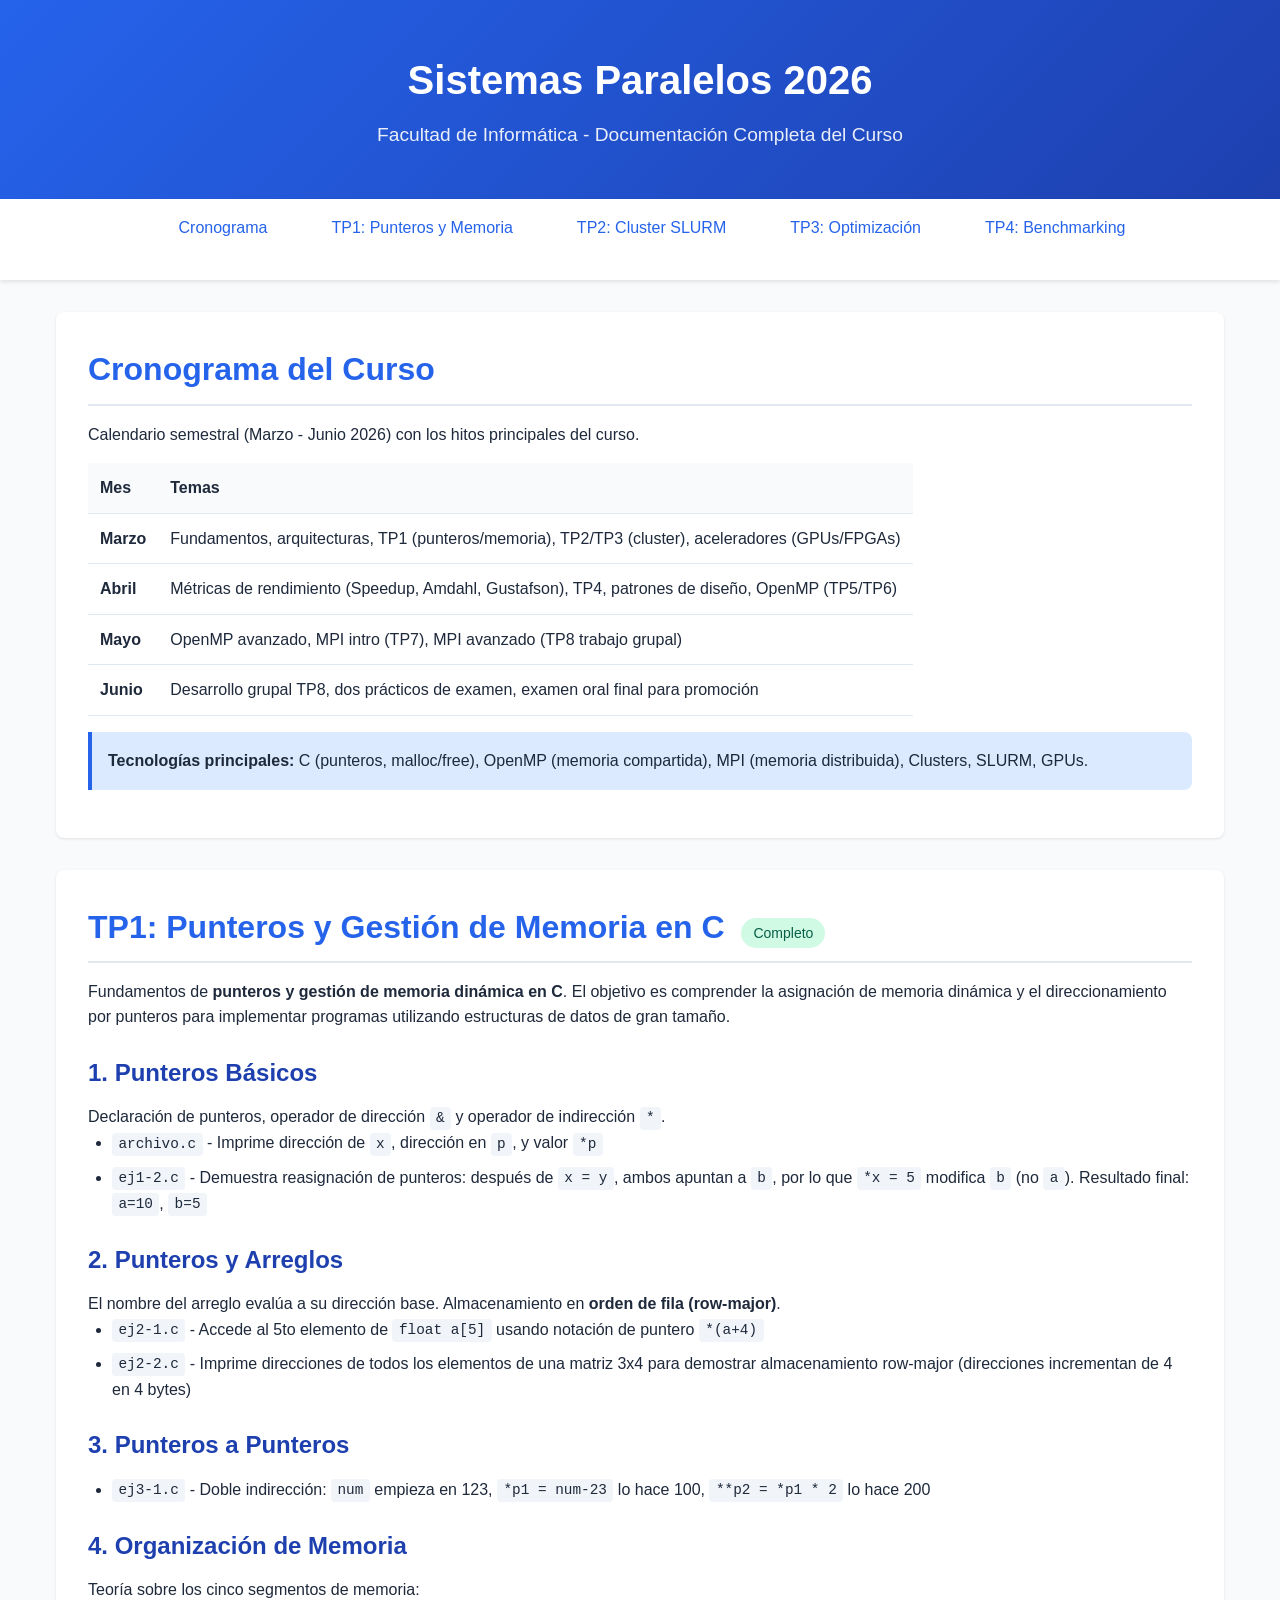
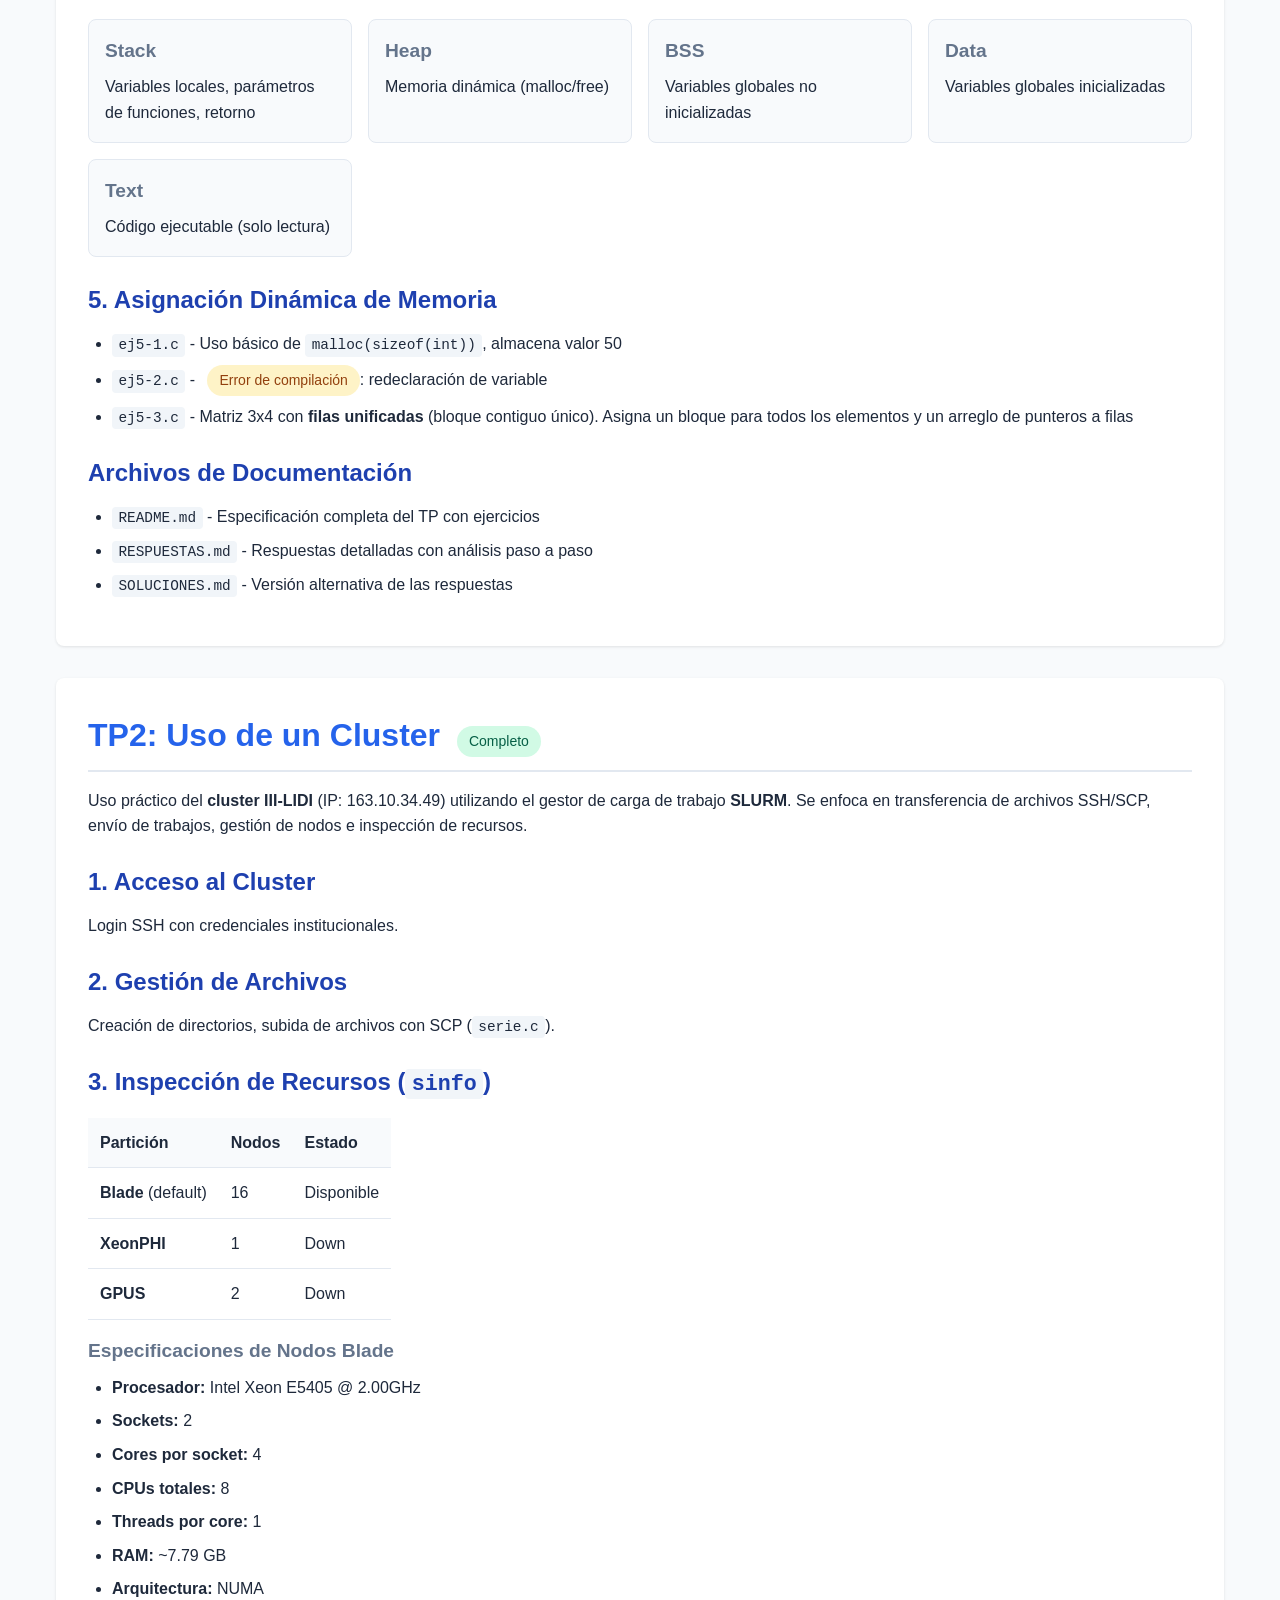
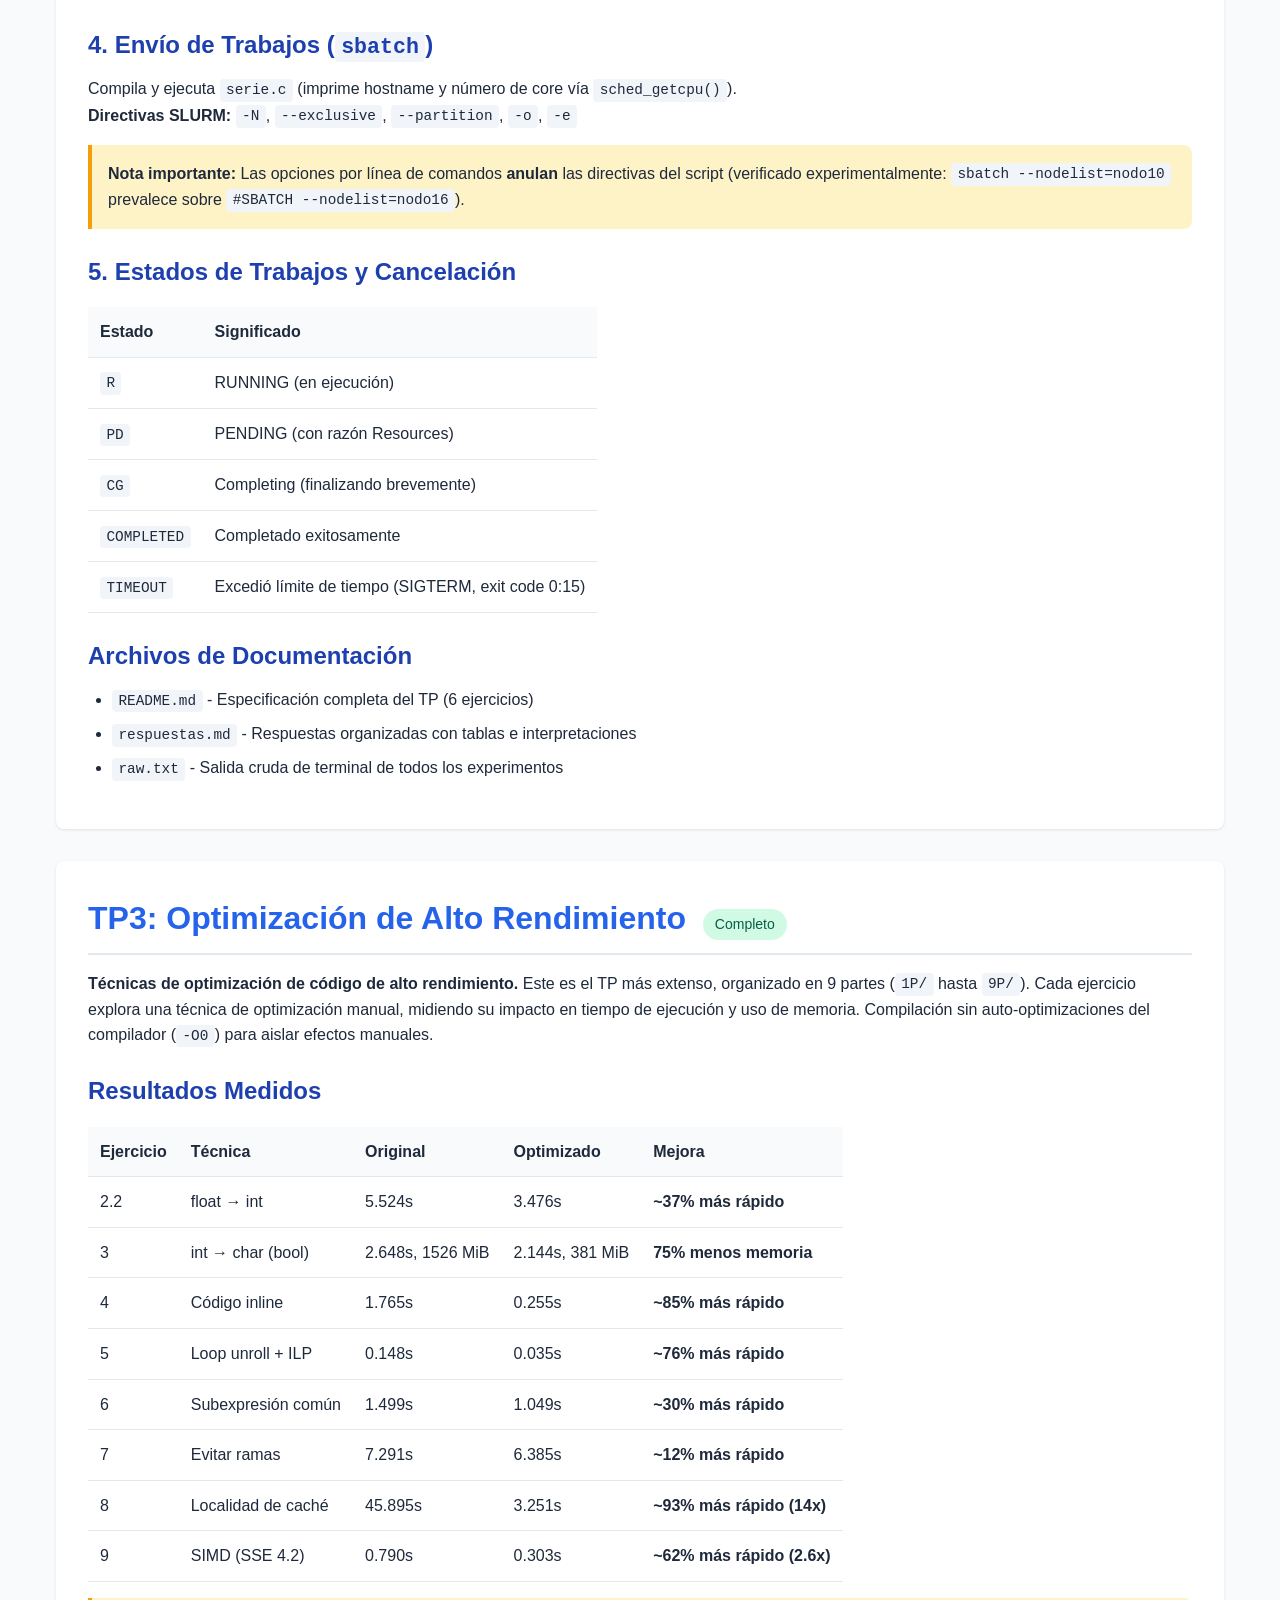
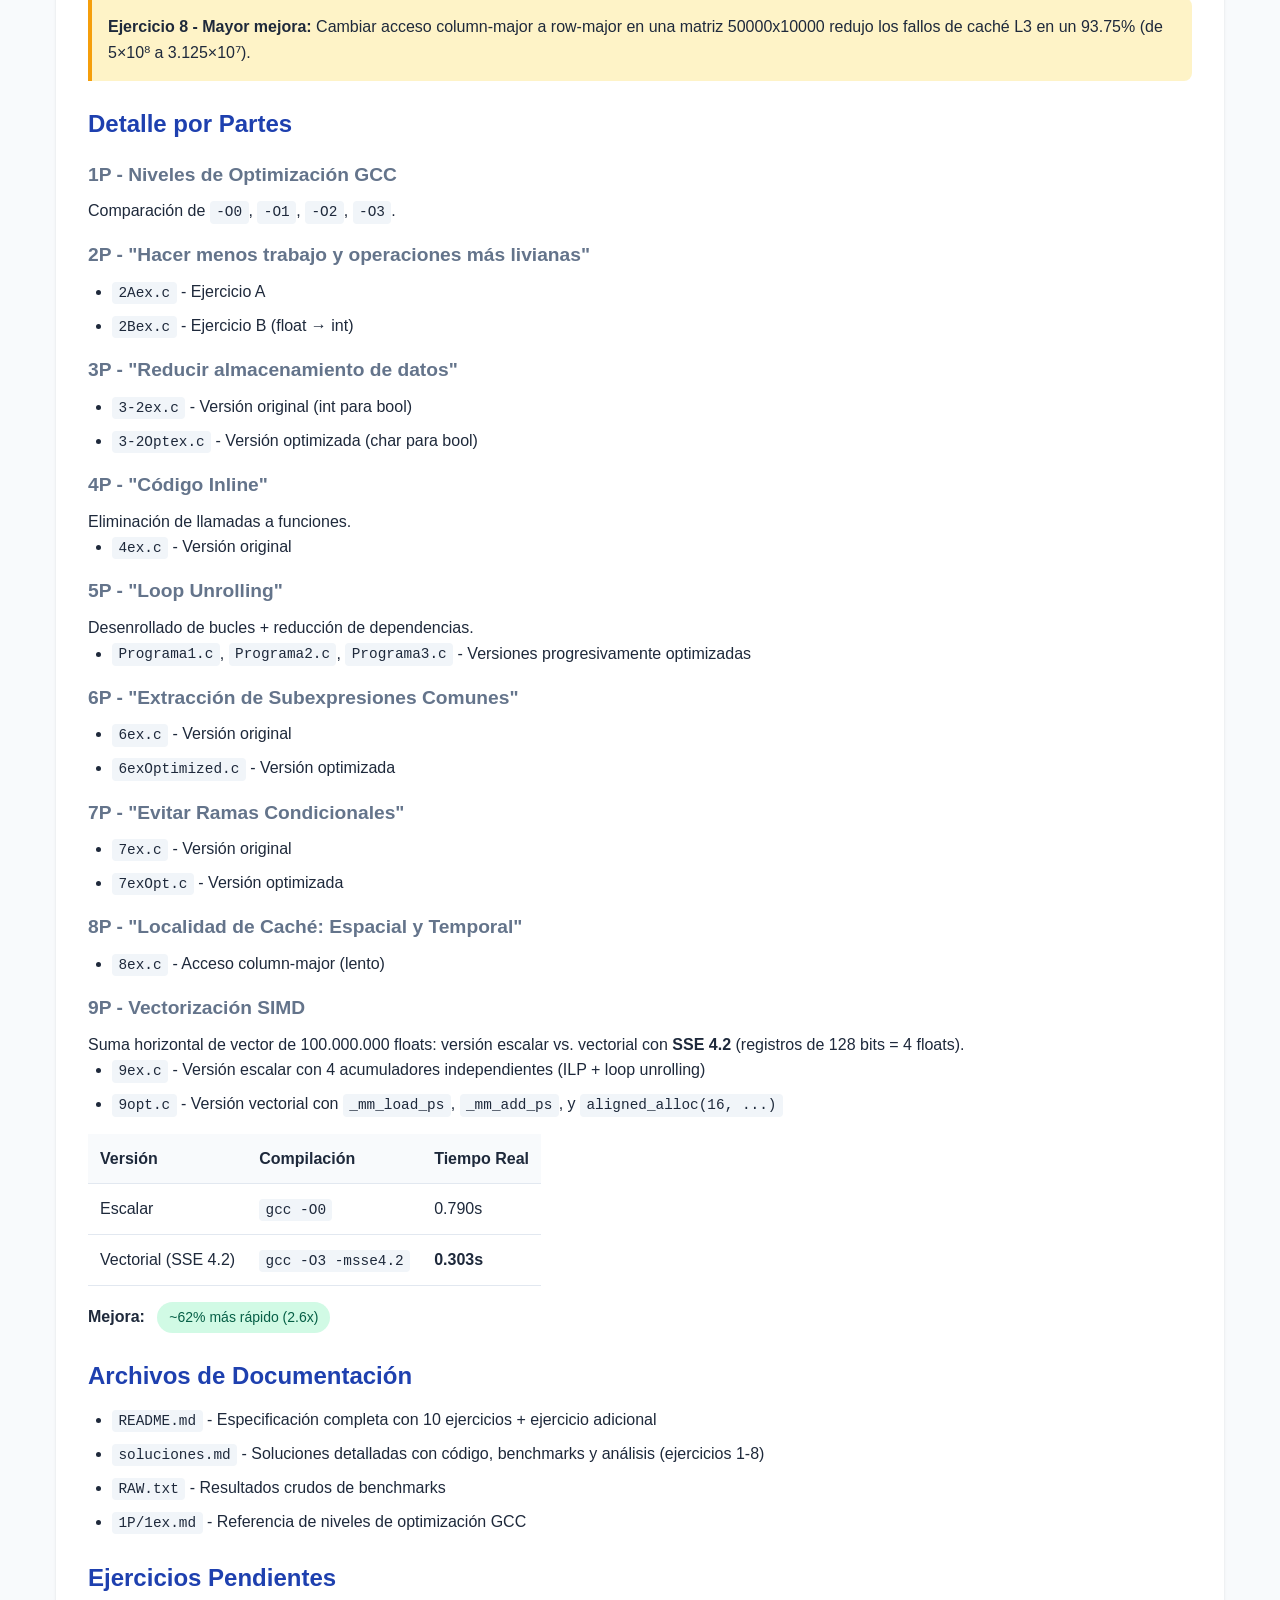
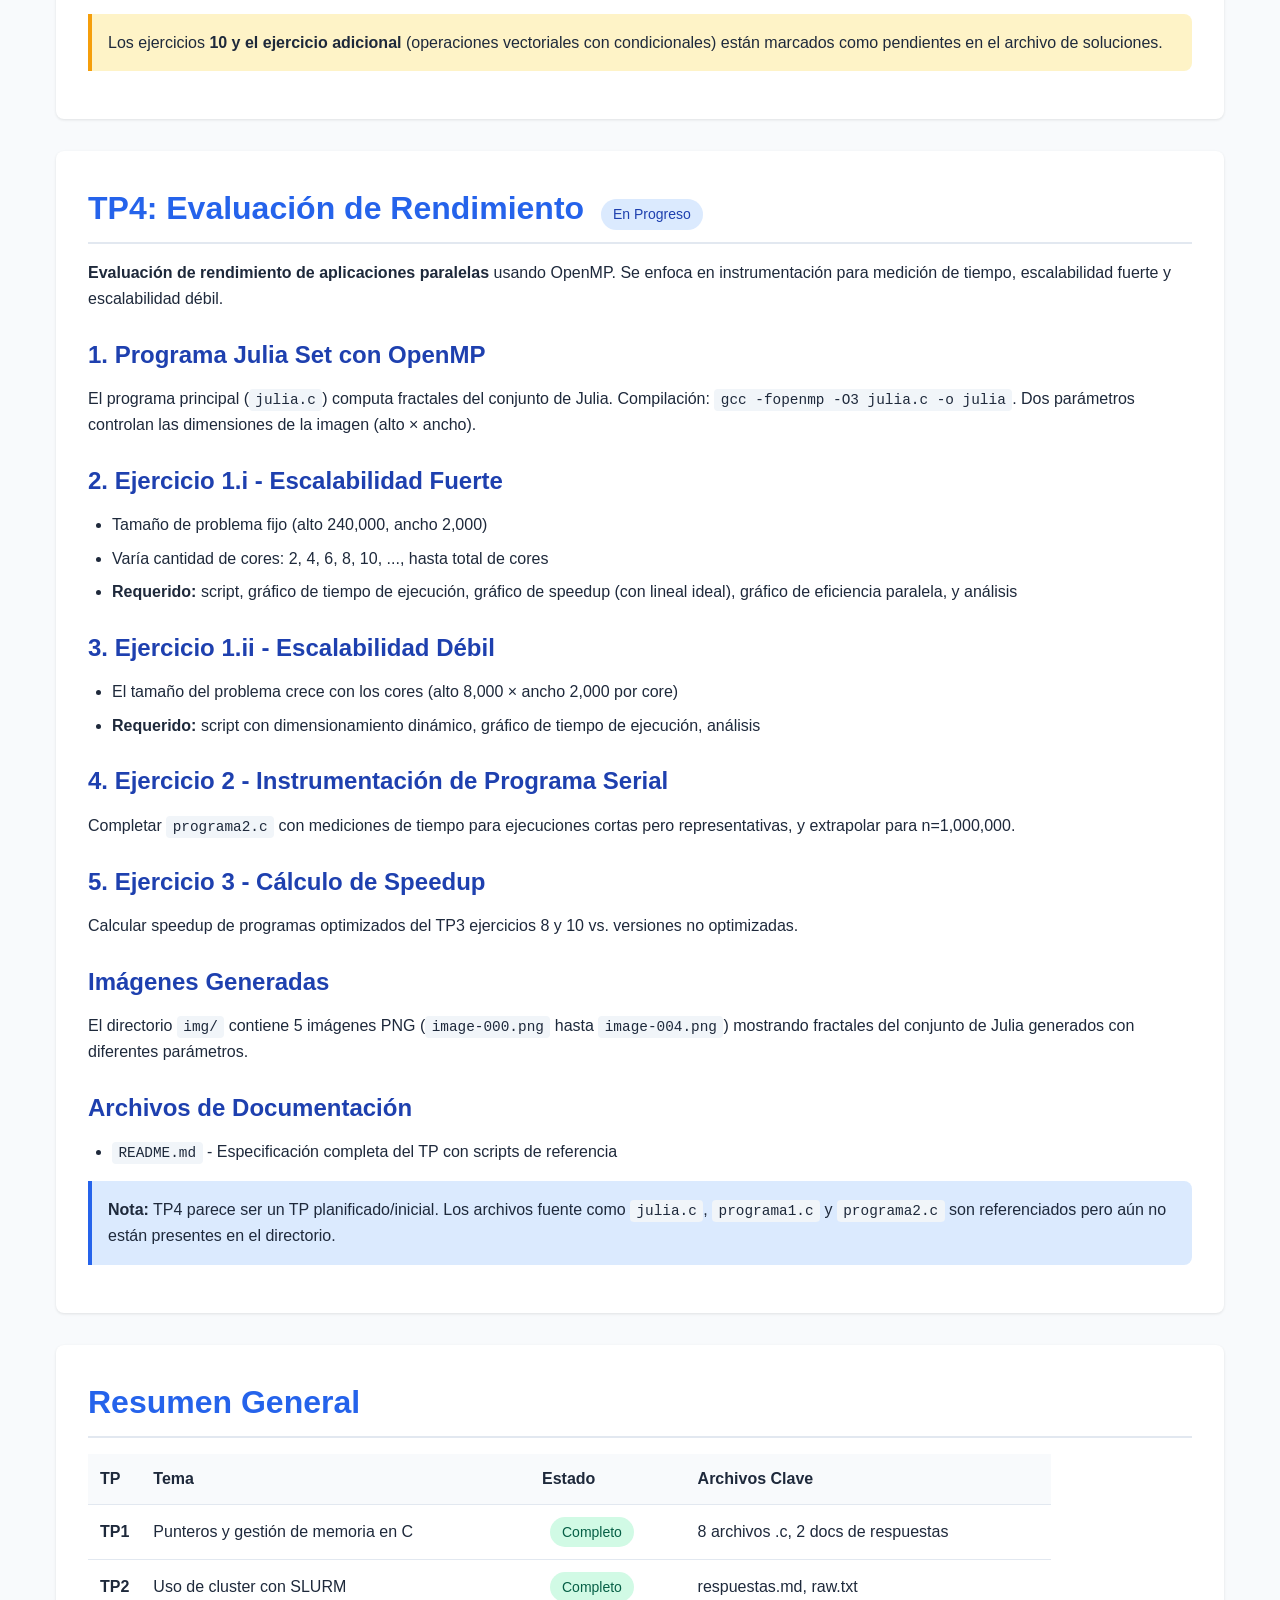
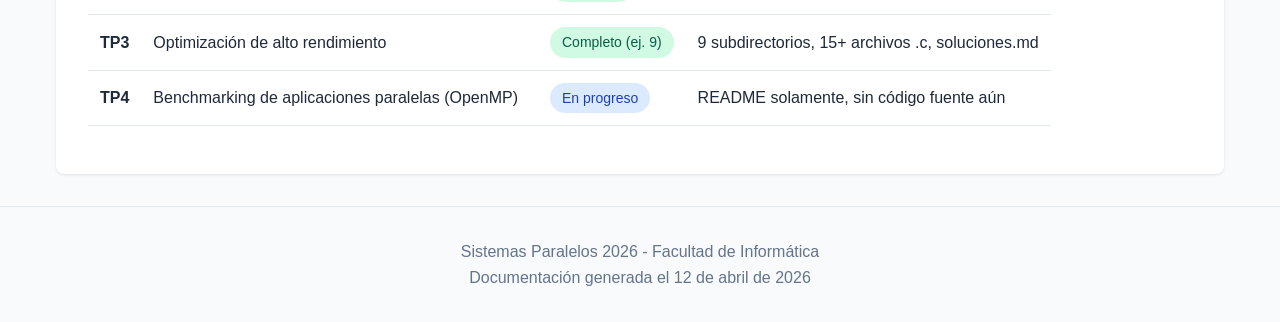
==== index.html @ a2257384 "3tp ex9 terminado" ====
<!DOCTYPE html>
<html lang="es">
<head>
    <meta charset="UTF-8">
    <meta name="viewport" content="width=device-width, initial-scale=1.0">
    <title>Sistemas Paralelos 2026 - Documentación Completa</title>
    <style>
        :root {
            --primary: #2563eb;
            --primary-dark: #1e40af;
            --secondary: #64748b;
            --success: #10b981;
            --warning: #f59e0b;
            --danger: #ef4444;
            --bg: #f8fafc;
            --card-bg: #ffffff;
            --text: #1e293b;
            --text-light: #64748b;
            --border: #e2e8f0;
        }

        * {
            margin: 0;
            padding: 0;
            box-sizing: border-box;
        }

        body {
            font-family: -apple-system, BlinkMacSystemFont, 'Segoe UI', Roboto, 'Helvetica Neue', Arial, sans-serif;
            background: var(--bg);
            color: var(--text);
            line-height: 1.6;
        }

        header {
            background: linear-gradient(135deg, var(--primary), var(--primary-dark));
            color: white;
            padding: 3rem 2rem;
            text-align: center;
            box-shadow: 0 4px 6px -1px rgba(0, 0, 0, 0.1);
        }

        header h1 {
            font-size: 2.5rem;
            margin-bottom: 0.5rem;
        }

        header p {
            font-size: 1.2rem;
            opacity: 0.9;
        }

        nav {
            background: var(--card-bg);
            padding: 1rem 2rem;
            position: sticky;
            top: 0;
            z-index: 100;
            box-shadow: 0 2px 4px rgba(0, 0, 0, 0.1);
        }

        nav ul {
            list-style: none;
            display: flex;
            justify-content: center;
            gap: 2rem;
            flex-wrap: wrap;
        }

        nav a {
            color: var(--primary);
            text-decoration: none;
            font-weight: 500;
            padding: 0.5rem 1rem;
            border-radius: 0.375rem;
            transition: background 0.2s;
        }

        nav a:hover {
            background: var(--bg);
        }

        main {
            max-width: 1200px;
            margin: 2rem auto;
            padding: 0 1rem;
        }

        section {
            background: var(--card-bg);
            border-radius: 0.5rem;
            padding: 2rem;
            margin-bottom: 2rem;
            box-shadow: 0 1px 3px rgba(0, 0, 0, 0.1);
        }

        section h2 {
            color: var(--primary);
            font-size: 2rem;
            margin-bottom: 1rem;
            padding-bottom: 0.5rem;
            border-bottom: 2px solid var(--border);
        }

        section h3 {
            color: var(--primary-dark);
            font-size: 1.5rem;
            margin-top: 1.5rem;
            margin-bottom: 0.75rem;
        }

        section h4 {
            color: var(--secondary);
            font-size: 1.2rem;
            margin-top: 1rem;
            margin-bottom: 0.5rem;
        }

        .badge {
            display: inline-block;
            padding: 0.25rem 0.75rem;
            border-radius: 9999px;
            font-size: 0.875rem;
            font-weight: 500;
            margin-left: 0.5rem;
        }

        .badge-success {
            background: #d1fae5;
            color: #065f46;
        }

        .badge-warning {
            background: #fef3c7;
            color: #92400e;
        }

        .badge-info {
            background: #dbeafe;
            color: #1e40af;
        }

        table {
            width: 100%;
            border-collapse: collapse;
            margin: 1rem 0;
            overflow-x: auto;
            display: block;
        }

        table th, table td {
            padding: 0.75rem;
            text-align: left;
            border-bottom: 1px solid var(--border);
        }

        table th {
            background: var(--bg);
            font-weight: 600;
            color: var(--text);
        }

        table tr:hover {
            background: var(--bg);
        }

        code {
            background: #f1f5f9;
            padding: 0.2rem 0.4rem;
            border-radius: 0.25rem;
            font-family: 'Courier New', Courier, monospace;
            font-size: 0.9em;
        }

        pre {
            background: #1e293b;
            color: #e2e8f0;
            padding: 1rem;
            border-radius: 0.5rem;
            overflow-x: auto;
            margin: 1rem 0;
        }

        pre code {
            background: none;
            padding: 0;
            color: inherit;
        }

        .highlight {
            background: #fef3c7;
            padding: 1rem;
            border-left: 4px solid var(--warning);
            margin: 1rem 0;
            border-radius: 0 0.5rem 0.5rem 0;
        }

        .info-box {
            background: #dbeafe;
            padding: 1rem;
            border-left: 4px solid var(--primary);
            margin: 1rem 0;
            border-radius: 0 0.5rem 0.5rem 0;
        }

        ul, ol {
            margin-left: 1.5rem;
            margin-bottom: 1rem;
        }

        li {
            margin-bottom: 0.5rem;
        }

        .grid {
            display: grid;
            grid-template-columns: repeat(auto-fit, minmax(250px, 1fr));
            gap: 1rem;
            margin: 1rem 0;
        }

        .card {
            background: var(--bg);
            padding: 1rem;
            border-radius: 0.5rem;
            border: 1px solid var(--border);
        }

        .card h4 {
            margin-top: 0;
        }

        footer {
            text-align: center;
            padding: 2rem;
            color: var(--text-light);
            border-top: 1px solid var(--border);
            margin-top: 2rem;
        }

        @media (max-width: 768px) {
            header h1 {
                font-size: 1.8rem;
            }

            nav ul {
                gap: 1rem;
            }

            section {
                padding: 1rem;
            }

            table {
                font-size: 0.875rem;
            }
        }
    </style>
</head>
<body>
    <header>
        <h1>Sistemas Paralelos 2026</h1>
        <p>Facultad de Informática - Documentación Completa del Curso</p>
    </header>

    <nav>
        <ul>
            <li><a href="#cronograma">Cronograma</a></li>
            <li><a href="#tp1">TP1: Punteros y Memoria</a></li>
            <li><a href="#tp2">TP2: Cluster SLURM</a></li>
            <li><a href="#tp3">TP3: Optimización</a></li>
            <li><a href="#tp4">TP4: Benchmarking</a></li>
        </ul>
    </nav>

    <main>
        <!-- Cronograma Section -->
        <section id="cronograma">
            <h2>Cronograma del Curso</h2>
            <p>Calendario semestral (Marzo - Junio 2026) con los hitos principales del curso.</p>

            <table>
                <thead>
                    <tr>
                        <th>Mes</th>
                        <th>Temas</th>
                    </tr>
                </thead>
                <tbody>
                    <tr>
                        <td><strong>Marzo</strong></td>
                        <td>Fundamentos, arquitecturas, TP1 (punteros/memoria), TP2/TP3 (cluster), aceleradores (GPUs/FPGAs)</td>
                    </tr>
                    <tr>
                        <td><strong>Abril</strong></td>
                        <td>Métricas de rendimiento (Speedup, Amdahl, Gustafson), TP4, patrones de diseño, OpenMP (TP5/TP6)</td>
                    </tr>
                    <tr>
                        <td><strong>Mayo</strong></td>
                        <td>OpenMP avanzado, MPI intro (TP7), MPI avanzado (TP8 trabajo grupal)</td>
                    </tr>
                    <tr>
                        <td><strong>Junio</strong></td>
                        <td>Desarrollo grupal TP8, dos prácticos de examen, examen oral final para promoción</td>
                    </tr>
                </tbody>
            </table>

            <div class="info-box">
                <strong>Tecnologías principales:</strong> C (punteros, malloc/free), OpenMP (memoria compartida), MPI (memoria distribuida), Clusters, SLURM, GPUs.
            </div>
        </section>

        <!-- TP1 Section -->
        <section id="tp1">
            <h2>TP1: Punteros y Gestión de Memoria en C <span class="badge badge-success">Completo</span></h2>
            <p>Fundamentos de <strong>punteros y gestión de memoria dinámica en C</strong>. El objetivo es comprender la asignación de memoria dinámica y el direccionamiento por punteros para implementar programas utilizando estructuras de datos de gran tamaño.</p>

            <h3>1. Punteros Básicos</h3>
            <p>Declaración de punteros, operador de dirección <code>&</code> y operador de indirección <code>*</code>.</p>
            <ul>
                <li><code>archivo.c</code> - Imprime dirección de <code>x</code>, dirección en <code>p</code>, y valor <code>*p</code></li>
                <li><code>ej1-2.c</code> - Demuestra reasignación de punteros: después de <code>x = y</code>, ambos apuntan a <code>b</code>, por lo que <code>*x = 5</code> modifica <code>b</code> (no <code>a</code>). Resultado final: <code>a=10</code>, <code>b=5</code></li>
            </ul>

            <h3>2. Punteros y Arreglos</h3>
            <p>El nombre del arreglo evalúa a su dirección base. Almacenamiento en <strong>orden de fila (row-major)</strong>.</p>
            <ul>
                <li><code>ej2-1.c</code> - Accede al 5to elemento de <code>float a[5]</code> usando notación de puntero <code>*(a+4)</code></li>
                <li><code>ej2-2.c</code> - Imprime direcciones de todos los elementos de una matriz 3x4 para demostrar almacenamiento row-major (direcciones incrementan de 4 en 4 bytes)</li>
            </ul>

            <h3>3. Punteros a Punteros</h3>
            <ul>
                <li><code>ej3-1.c</code> - Doble indirección: <code>num</code> empieza en 123, <code>*p1 = num-23</code> lo hace 100, <code>**p2 = *p1 * 2</code> lo hace 200</li>
            </ul>

            <h3>4. Organización de Memoria</h3>
            <p>Teoría sobre los cinco segmentos de memoria:</p>
            <div class="grid">
                <div class="card">
                    <h4>Stack</h4>
                    <p>Variables locales, parámetros de funciones, retorno</p>
                </div>
                <div class="card">
                    <h4>Heap</h4>
                    <p>Memoria dinámica (malloc/free)</p>
                </div>
                <div class="card">
                    <h4>BSS</h4>
                    <p>Variables globales no inicializadas</p>
                </div>
                <div class="card">
                    <h4>Data</h4>
                    <p>Variables globales inicializadas</p>
                </div>
                <div class="card">
                    <h4>Text</h4>
                    <p>Código ejecutable (solo lectura)</p>
                </div>
            </div>

            <h3>5. Asignación Dinámica de Memoria</h3>
            <ul>
                <li><code>ej5-1.c</code> - Uso básico de <code>malloc(sizeof(int))</code>, almacena valor 50</li>
                <li><code>ej5-2.c</code> - <span class="badge badge-warning">Error de compilación</span>: redeclaración de variable</li>
                <li><code>ej5-3.c</code> - Matriz 3x4 con <strong>filas unificadas</strong> (bloque contiguo único). Asigna un bloque para todos los elementos y un arreglo de punteros a filas</li>
            </ul>

            <h3>Archivos de Documentación</h3>
            <ul>
                <li><code>README.md</code> - Especificación completa del TP con ejercicios</li>
                <li><code>RESPUESTAS.md</code> - Respuestas detalladas con análisis paso a paso</li>
                <li><code>SOLUCIONES.md</code> - Versión alternativa de las respuestas</li>
            </ul>
        </section>

        <!-- TP2 Section -->
        <section id="tp2">
            <h2>TP2: Uso de un Cluster <span class="badge badge-success">Completo</span></h2>
            <p>Uso práctico del <strong>cluster III-LIDI</strong> (IP: 163.10.34.49) utilizando el gestor de carga de trabajo <strong>SLURM</strong>. Se enfoca en transferencia de archivos SSH/SCP, envío de trabajos, gestión de nodos e inspección de recursos.</p>

            <h3>1. Acceso al Cluster</h3>
            <p>Login SSH con credenciales institucionales.</p>

            <h3>2. Gestión de Archivos</h3>
            <p>Creación de directorios, subida de archivos con SCP (<code>serie.c</code>).</p>

            <h3>3. Inspección de Recursos (<code>sinfo</code>)</h3>
            <table>
                <thead>
                    <tr>
                        <th>Partición</th>
                        <th>Nodos</th>
                        <th>Estado</th>
                    </tr>
                </thead>
                <tbody>
                    <tr>
                        <td><strong>Blade</strong> (default)</td>
                        <td>16</td>
                        <td>Disponible</td>
                    </tr>
                    <tr>
                        <td><strong>XeonPHI</strong></td>
                        <td>1</td>
                        <td>Down</td>
                    </tr>
                    <tr>
                        <td><strong>GPUS</strong></td>
                        <td>2</td>
                        <td>Down</td>
                    </tr>
                </tbody>
            </table>

            <h4>Especificaciones de Nodos Blade</h4>
            <ul>
                <li><strong>Procesador:</strong> Intel Xeon E5405 @ 2.00GHz</li>
                <li><strong>Sockets:</strong> 2</li>
                <li><strong>Cores por socket:</strong> 4</li>
                <li><strong>CPUs totales:</strong> 8</li>
                <li><strong>Threads por core:</strong> 1</li>
                <li><strong>RAM:</strong> ~7.79 GB</li>
                <li><strong>Arquitectura:</strong> NUMA</li>
            </ul>

            <h3>4. Envío de Trabajos (<code>sbatch</code>)</h3>
            <p>Compila y ejecuta <code>serie.c</code> (imprime hostname y número de core vía <code>sched_getcpu()</code>).</p>
            <p><strong>Directivas SLURM:</strong> <code>-N</code>, <code>--exclusive</code>, <code>--partition</code>, <code>-o</code>, <code>-e</code></p>

            <div class="highlight">
                <strong>Nota importante:</strong> Las opciones por línea de comandos <strong>anulan</strong> las directivas del script (verificado experimentalmente: <code>sbatch --nodelist=nodo10</code> prevalece sobre <code>#SBATCH --nodelist=nodo16</code>).
            </div>

            <h3>5. Estados de Trabajos y Cancelación</h3>
            <table>
                <thead>
                    <tr>
                        <th>Estado</th>
                        <th>Significado</th>
                    </tr>
                </thead>
                <tbody>
                    <tr>
                        <td><code>R</code></td>
                        <td>RUNNING (en ejecución)</td>
                    </tr>
                    <tr>
                        <td><code>PD</code></td>
                        <td>PENDING (con razón Resources)</td>
                    </tr>
                    <tr>
                        <td><code>CG</code></td>
                        <td>Completing (finalizando brevemente)</td>
                    </tr>
                    <tr>
                        <td><code>COMPLETED</code></td>
                        <td>Completado exitosamente</td>
                    </tr>
                    <tr>
                        <td><code>TIMEOUT</code></td>
                        <td>Excedió límite de tiempo (SIGTERM, exit code 0:15)</td>
                    </tr>
                </tbody>
            </table>

            <h3>Archivos de Documentación</h3>
            <ul>
                <li><code>README.md</code> - Especificación completa del TP (6 ejercicios)</li>
                <li><code>respuestas.md</code> - Respuestas organizadas con tablas e interpretaciones</li>
                <li><code>raw.txt</code> - Salida cruda de terminal de todos los experimentos</li>
            </ul>
        </section>

        <!-- TP3 Section -->
        <section id="tp3">
            <h2>TP3: Optimización de Alto Rendimiento <span class="badge badge-success">Completo</span></h2>
            <p><strong>Técnicas de optimización de código de alto rendimiento.</strong> Este es el TP más extenso, organizado en 9 partes (<code>1P/</code> hasta <code>9P/</code>). Cada ejercicio explora una técnica de optimización manual, midiendo su impacto en tiempo de ejecución y uso de memoria. Compilación sin auto-optimizaciones del compilador (<code>-O0</code>) para aislar efectos manuales.</p>

            <h3>Resultados Medidos</h3>
            <table>
                <thead>
                    <tr>
                        <th>Ejercicio</th>
                        <th>Técnica</th>
                        <th>Original</th>
                        <th>Optimizado</th>
                        <th>Mejora</th>
                    </tr>
                </thead>
                <tbody>
                    <tr>
                        <td>2.2</td>
                        <td>float → int</td>
                        <td>5.524s</td>
                        <td>3.476s</td>
                        <td><strong>~37% más rápido</strong></td>
                    </tr>
                    <tr>
                        <td>3</td>
                        <td>int → char (bool)</td>
                        <td>2.648s, 1526 MiB</td>
                        <td>2.144s, 381 MiB</td>
                        <td><strong>75% menos memoria</strong></td>
                    </tr>
                    <tr>
                        <td>4</td>
                        <td>Código inline</td>
                        <td>1.765s</td>
                        <td>0.255s</td>
                        <td><strong>~85% más rápido</strong></td>
                    </tr>
                    <tr>
                        <td>5</td>
                        <td>Loop unroll + ILP</td>
                        <td>0.148s</td>
                        <td>0.035s</td>
                        <td><strong>~76% más rápido</strong></td>
                    </tr>
                    <tr>
                        <td>6</td>
                        <td>Subexpresión común</td>
                        <td>1.499s</td>
                        <td>1.049s</td>
                        <td><strong>~30% más rápido</strong></td>
                    </tr>
                    <tr>
                        <td>7</td>
                        <td>Evitar ramas</td>
                        <td>7.291s</td>
                        <td>6.385s</td>
                        <td><strong>~12% más rápido</strong></td>
                    </tr>
                    <tr>
                        <td>8</td>
                        <td>Localidad de caché</td>
                        <td>45.895s</td>
                        <td>3.251s</td>
                        <td><strong>~93% más rápido (14x)</strong></td>
                    </tr>
                    <tr>
                        <td>9</td>
                        <td>SIMD (SSE 4.2)</td>
                        <td>0.790s</td>
                        <td>0.303s</td>
                        <td><strong>~62% más rápido (2.6x)</strong></td>
                    </tr>
                </tbody>
            </table>

            <div class="highlight">
                <strong>Ejercicio 8 - Mayor mejora:</strong> Cambiar acceso column-major a row-major en una matriz 50000x10000 redujo los fallos de caché L3 en un 93.75% (de 5×10⁸ a 3.125×10⁷).
            </div>

            <h3>Detalle por Partes</h3>

            <h4>1P - Niveles de Optimización GCC</h4>
            <p>Comparación de <code>-O0</code>, <code>-O1</code>, <code>-O2</code>, <code>-O3</code>.</p>

            <h4>2P - "Hacer menos trabajo y operaciones más livianas"</h4>
            <ul>
                <li><code>2Aex.c</code> - Ejercicio A</li>
                <li><code>2Bex.c</code> - Ejercicio B (float → int)</li>
            </ul>

            <h4>3P - "Reducir almacenamiento de datos"</h4>
            <ul>
                <li><code>3-2ex.c</code> - Versión original (int para bool)</li>
                <li><code>3-2Optex.c</code> - Versión optimizada (char para bool)</li>
            </ul>

            <h4>4P - "Código Inline"</h4>
            <p>Eliminación de llamadas a funciones.</p>
            <ul>
                <li><code>4ex.c</code> - Versión original</li>
            </ul>

            <h4>5P - "Loop Unrolling"</h4>
            <p>Desenrollado de bucles + reducción de dependencias.</p>
            <ul>
                <li><code>Programa1.c</code>, <code>Programa2.c</code>, <code>Programa3.c</code> - Versiones progresivamente optimizadas</li>
            </ul>

            <h4>6P - "Extracción de Subexpresiones Comunes"</h4>
            <ul>
                <li><code>6ex.c</code> - Versión original</li>
                <li><code>6exOptimized.c</code> - Versión optimizada</li>
            </ul>

            <h4>7P - "Evitar Ramas Condicionales"</h4>
            <ul>
                <li><code>7ex.c</code> - Versión original</li>
                <li><code>7exOpt.c</code> - Versión optimizada</li>
            </ul>

            <h4>8P - "Localidad de Caché: Espacial y Temporal"</h4>
            <ul>
                <li><code>8ex.c</code> - Acceso column-major (lento)</li>
            </ul>

            <h4>9P - Vectorización SIMD</h4>
            <p>Suma horizontal de vector de 100.000.000 floats: versión escalar vs. vectorial con <strong>SSE 4.2</strong> (registros de 128 bits = 4 floats).</p>
            <ul>
                <li><code>9ex.c</code> - Versión escalar con 4 acumuladores independientes (ILP + loop unrolling)</li>
                <li><code>9opt.c</code> - Versión vectorial con <code>_mm_load_ps</code>, <code>_mm_add_ps</code>, y <code>aligned_alloc(16, ...)</code></li>
            </ul>
            <table>
                <thead>
                    <tr>
                        <th>Versión</th>
                        <th>Compilación</th>
                        <th>Tiempo Real</th>
                    </tr>
                </thead>
                <tbody>
                    <tr>
                        <td>Escalar</td>
                        <td><code>gcc -O0</code></td>
                        <td>0.790s</td>
                    </tr>
                    <tr>
                        <td>Vectorial (SSE 4.2)</td>
                        <td><code>gcc -O3 -msse4.2</code></td>
                        <td><strong>0.303s</strong></td>
                    </tr>
                </tbody>
            </table>
            <p><strong>Mejora:</strong> <span class="badge badge-success">~62% más rápido (2.6x)</span></p>

            <h3>Archivos de Documentación</h3>
            <ul>
                <li><code>README.md</code> - Especificación completa con 10 ejercicios + ejercicio adicional</li>
                <li><code>soluciones.md</code> - Soluciones detalladas con código, benchmarks y análisis (ejercicios 1-8)</li>
                <li><code>RAW.txt</code> - Resultados crudos de benchmarks</li>
                <li><code>1P/1ex.md</code> - Referencia de niveles de optimización GCC</li>
            </ul>

            <h3>Ejercicios Pendientes</h3>
            <div class="highlight">
                Los ejercicios <strong>10 y el ejercicio adicional</strong> (operaciones vectoriales con condicionales) están marcados como pendientes en el archivo de soluciones.
            </div>
        </section>

        <!-- TP4 Section -->
        <section id="tp4">
            <h2>TP4: Evaluación de Rendimiento <span class="badge badge-info">En Progreso</span></h2>
            <p><strong>Evaluación de rendimiento de aplicaciones paralelas</strong> usando OpenMP. Se enfoca en instrumentación para medición de tiempo, escalabilidad fuerte y escalabilidad débil.</p>

            <h3>1. Programa Julia Set con OpenMP</h3>
            <p>El programa principal (<code>julia.c</code>) computa fractales del conjunto de Julia. Compilación: <code>gcc -fopenmp -O3 julia.c -o julia</code>. Dos parámetros controlan las dimensiones de la imagen (alto × ancho).</p>

            <h3>2. Ejercicio 1.i - Escalabilidad Fuerte</h3>
            <ul>
                <li>Tamaño de problema fijo (alto 240,000, ancho 2,000)</li>
                <li>Varía cantidad de cores: 2, 4, 6, 8, 10, ..., hasta total de cores</li>
                <li><strong>Requerido:</strong> script, gráfico de tiempo de ejecución, gráfico de speedup (con lineal ideal), gráfico de eficiencia paralela, y análisis</li>
            </ul>

            <h3>3. Ejercicio 1.ii - Escalabilidad Débil</h3>
            <ul>
                <li>El tamaño del problema crece con los cores (alto 8,000 × ancho 2,000 por core)</li>
                <li><strong>Requerido:</strong> script con dimensionamiento dinámico, gráfico de tiempo de ejecución, análisis</li>
            </ul>

            <h3>4. Ejercicio 2 - Instrumentación de Programa Serial</h3>
            <p>Completar <code>programa2.c</code> con mediciones de tiempo para ejecuciones cortas pero representativas, y extrapolar para n=1,000,000.</p>

            <h3>5. Ejercicio 3 - Cálculo de Speedup</h3>
            <p>Calcular speedup de programas optimizados del TP3 ejercicios 8 y 10 vs. versiones no optimizadas.</p>

            <h3>Imágenes Generadas</h3>
            <p>El directorio <code>img/</code> contiene 5 imágenes PNG (<code>image-000.png</code> hasta <code>image-004.png</code>) mostrando fractales del conjunto de Julia generados con diferentes parámetros.</p>

            <h3>Archivos de Documentación</h3>
            <ul>
                <li><code>README.md</code> - Especificación completa del TP con scripts de referencia</li>
            </ul>

            <div class="info-box">
                <strong>Nota:</strong> TP4 parece ser un TP planificado/inicial. Los archivos fuente como <code>julia.c</code>, <code>programa1.c</code> y <code>programa2.c</code> son referenciados pero aún no están presentes en el directorio.
            </div>
        </section>

        <!-- Resumen Section -->
        <section id="resumen">
            <h2>Resumen General</h2>
            <table>
                <thead>
                    <tr>
                        <th>TP</th>
                        <th>Tema</th>
                        <th>Estado</th>
                        <th>Archivos Clave</th>
                    </tr>
                </thead>
                <tbody>
                    <tr>
                        <td><strong>TP1</strong></td>
                        <td>Punteros y gestión de memoria en C</td>
                        <td><span class="badge badge-success">Completo</span></td>
                        <td>8 archivos .c, 2 docs de respuestas</td>
                    </tr>
                    <tr>
                        <td><strong>TP2</strong></td>
                        <td>Uso de cluster con SLURM</td>
                        <td><span class="badge badge-success">Completo</span></td>
                        <td>respuestas.md, raw.txt</td>
                    </tr>
                    <tr>
                        <td><strong>TP3</strong></td>
                        <td>Optimización de alto rendimiento</td>
                        <td><span class="badge badge-success">Completo (ej. 9)</span></td>
                        <td>9 subdirectorios, 15+ archivos .c, soluciones.md</td>
                    </tr>
                    <tr>
                        <td><strong>TP4</strong></td>
                        <td>Benchmarking de aplicaciones paralelas (OpenMP)</td>
                        <td><span class="badge badge-info">En progreso</span></td>
                        <td>README solamente, sin código fuente aún</td>
                    </tr>
                </tbody>
            </table>
        </section>
    </main>

    <footer>
        <p>Sistemas Paralelos 2026 - Facultad de Informática</p>
        <p>Documentación generada el 12 de abril de 2026</p>
    </footer>
</body>
</html>
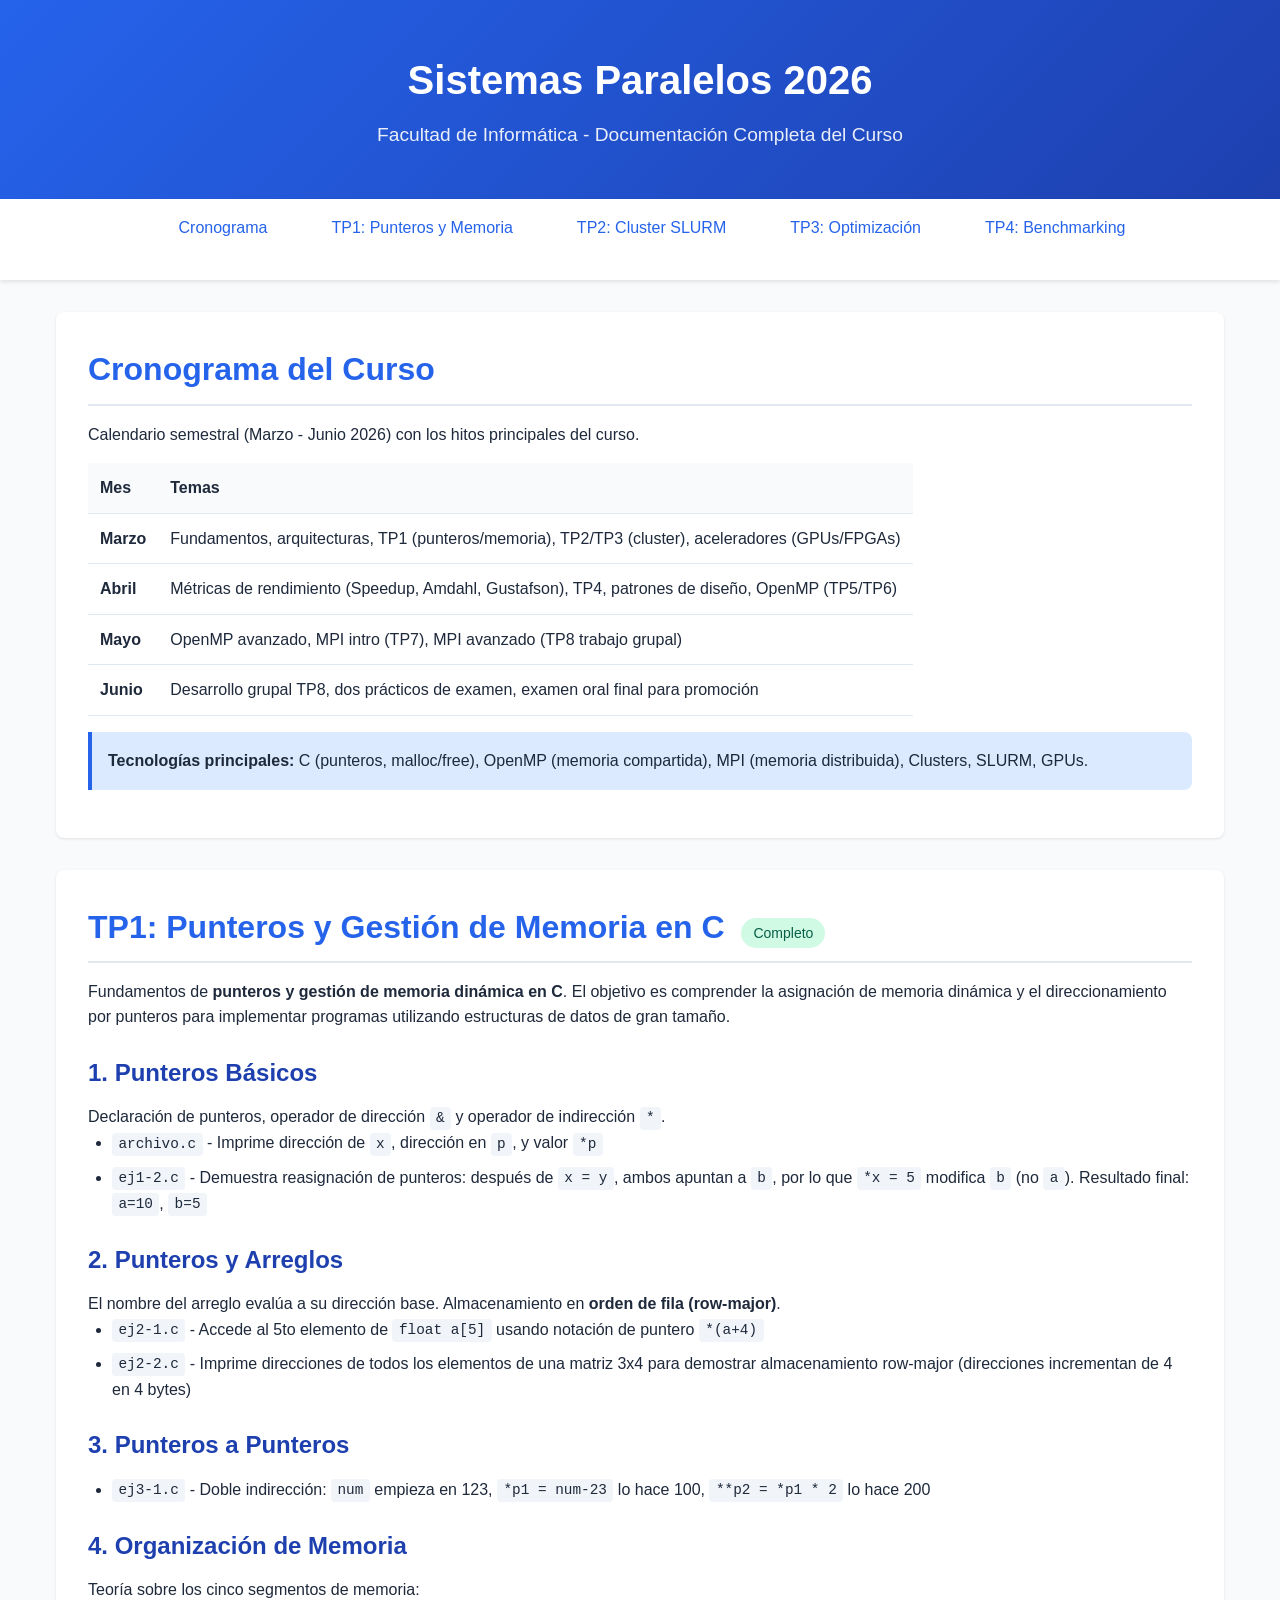
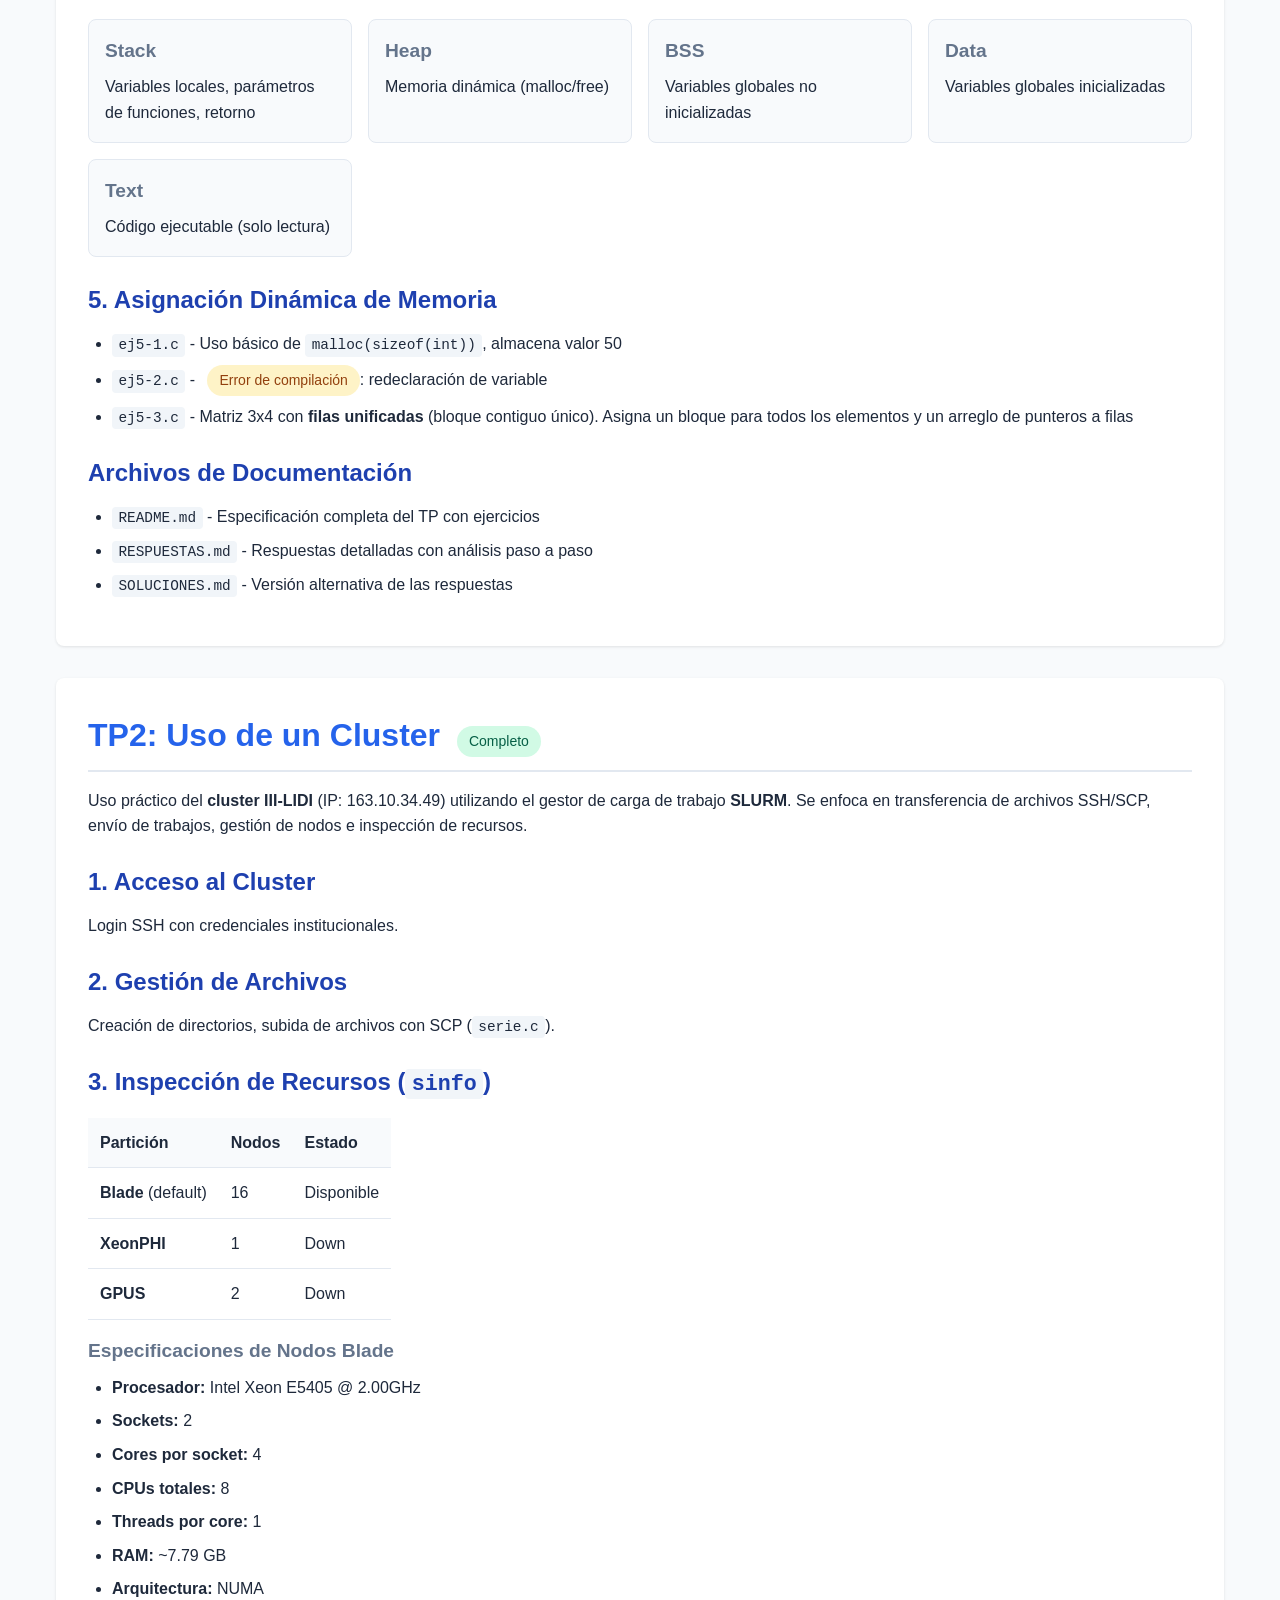
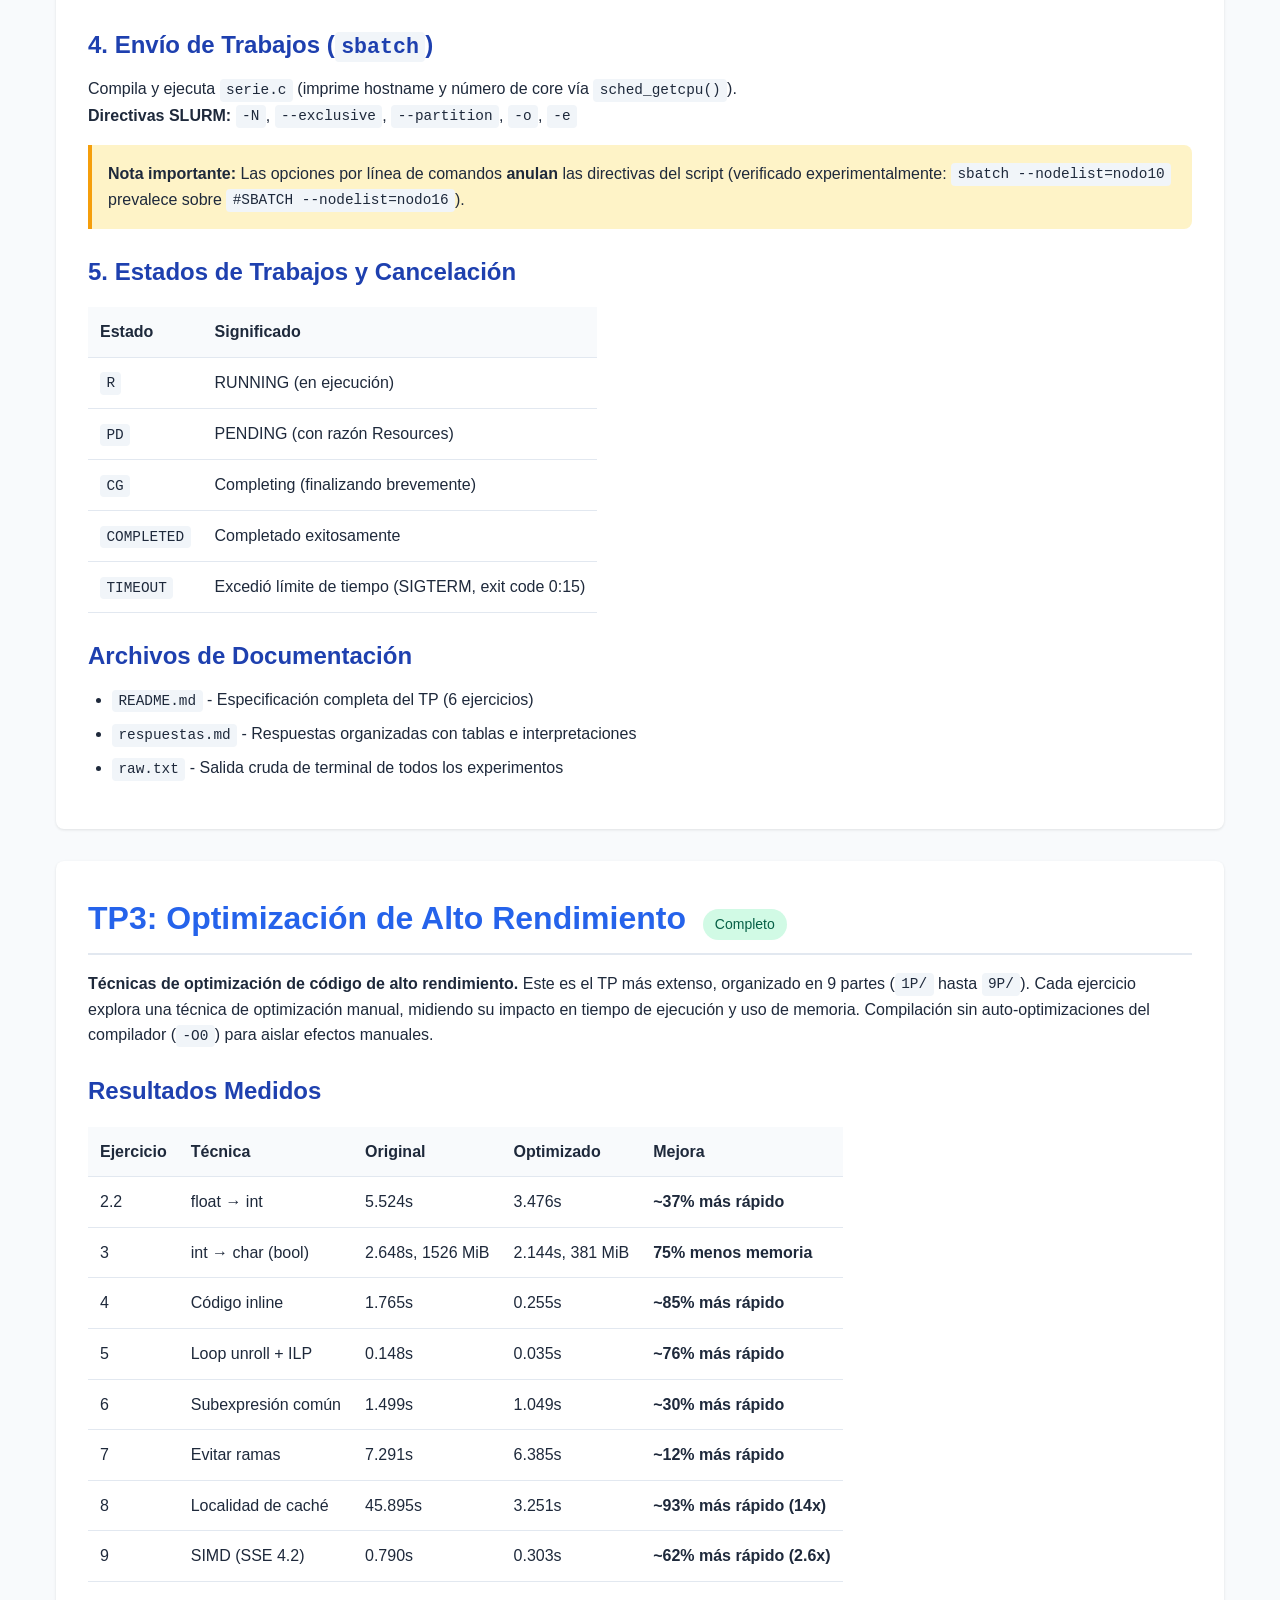
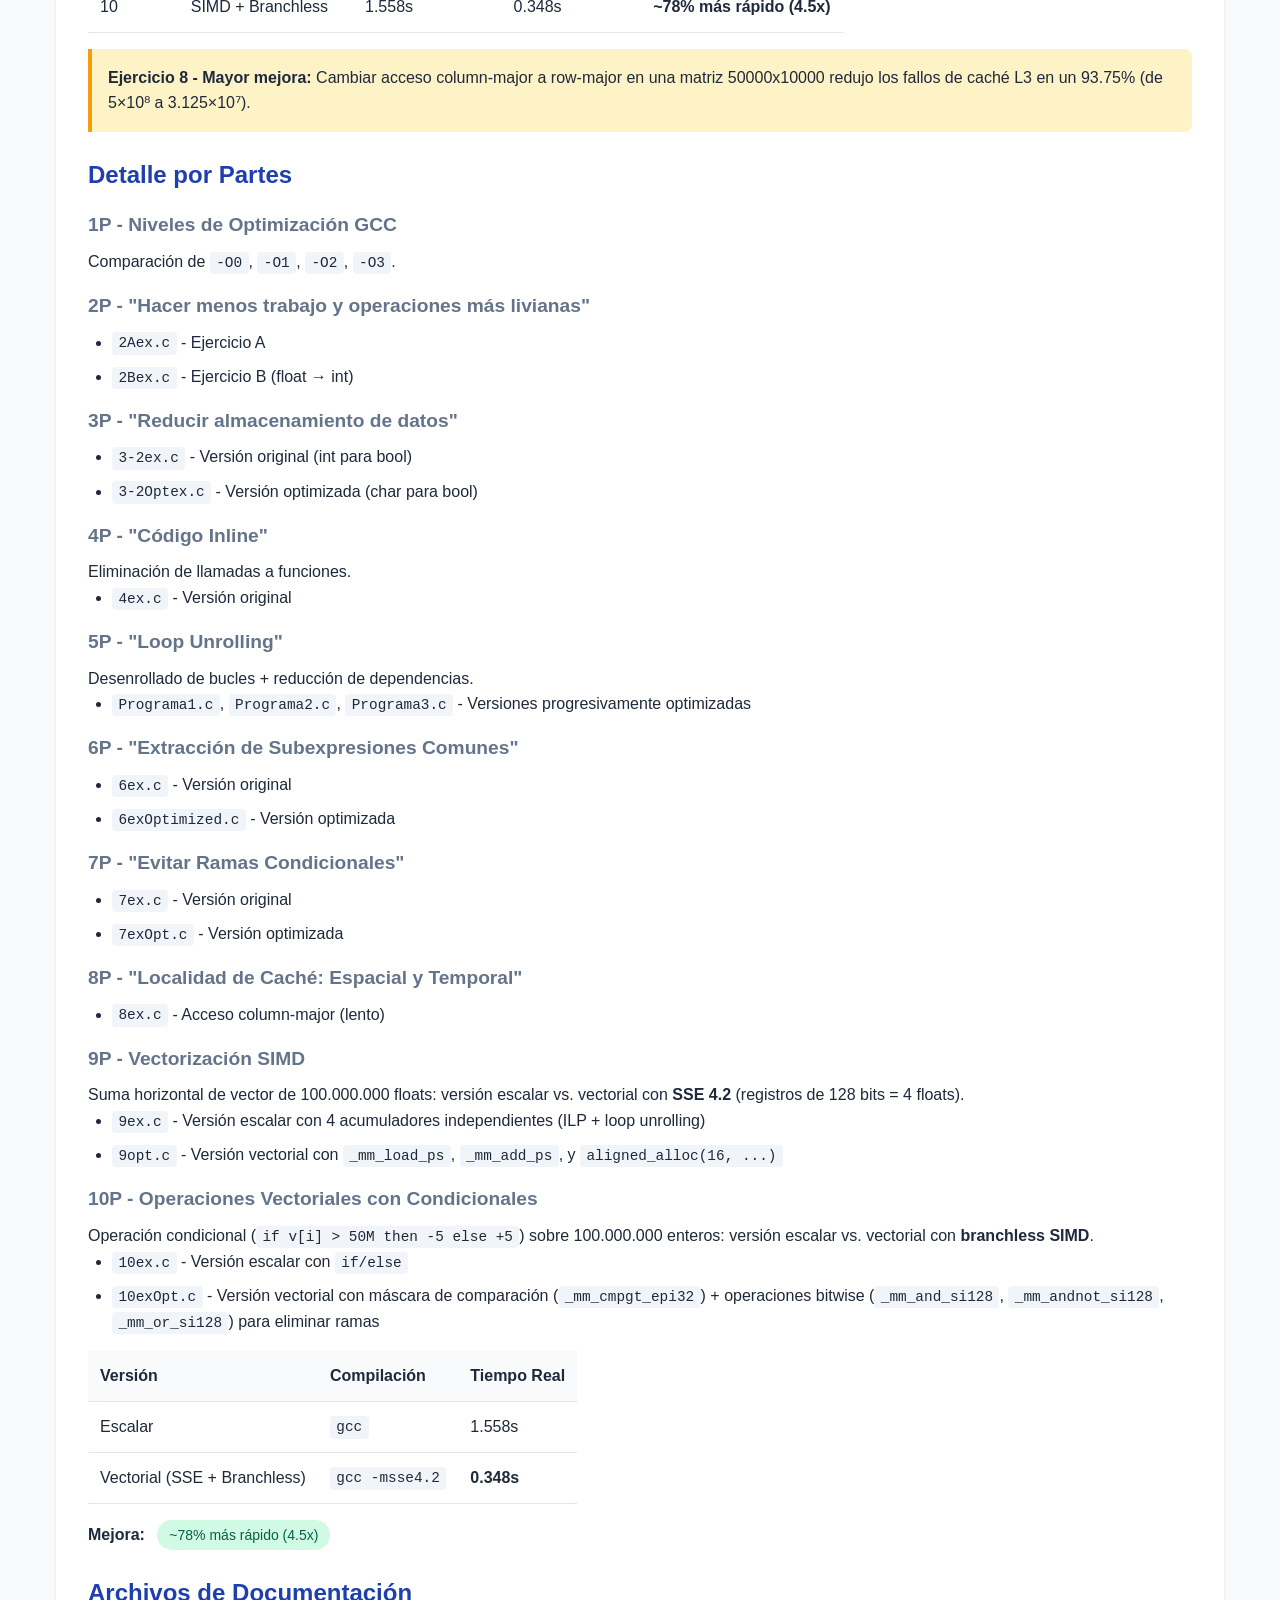
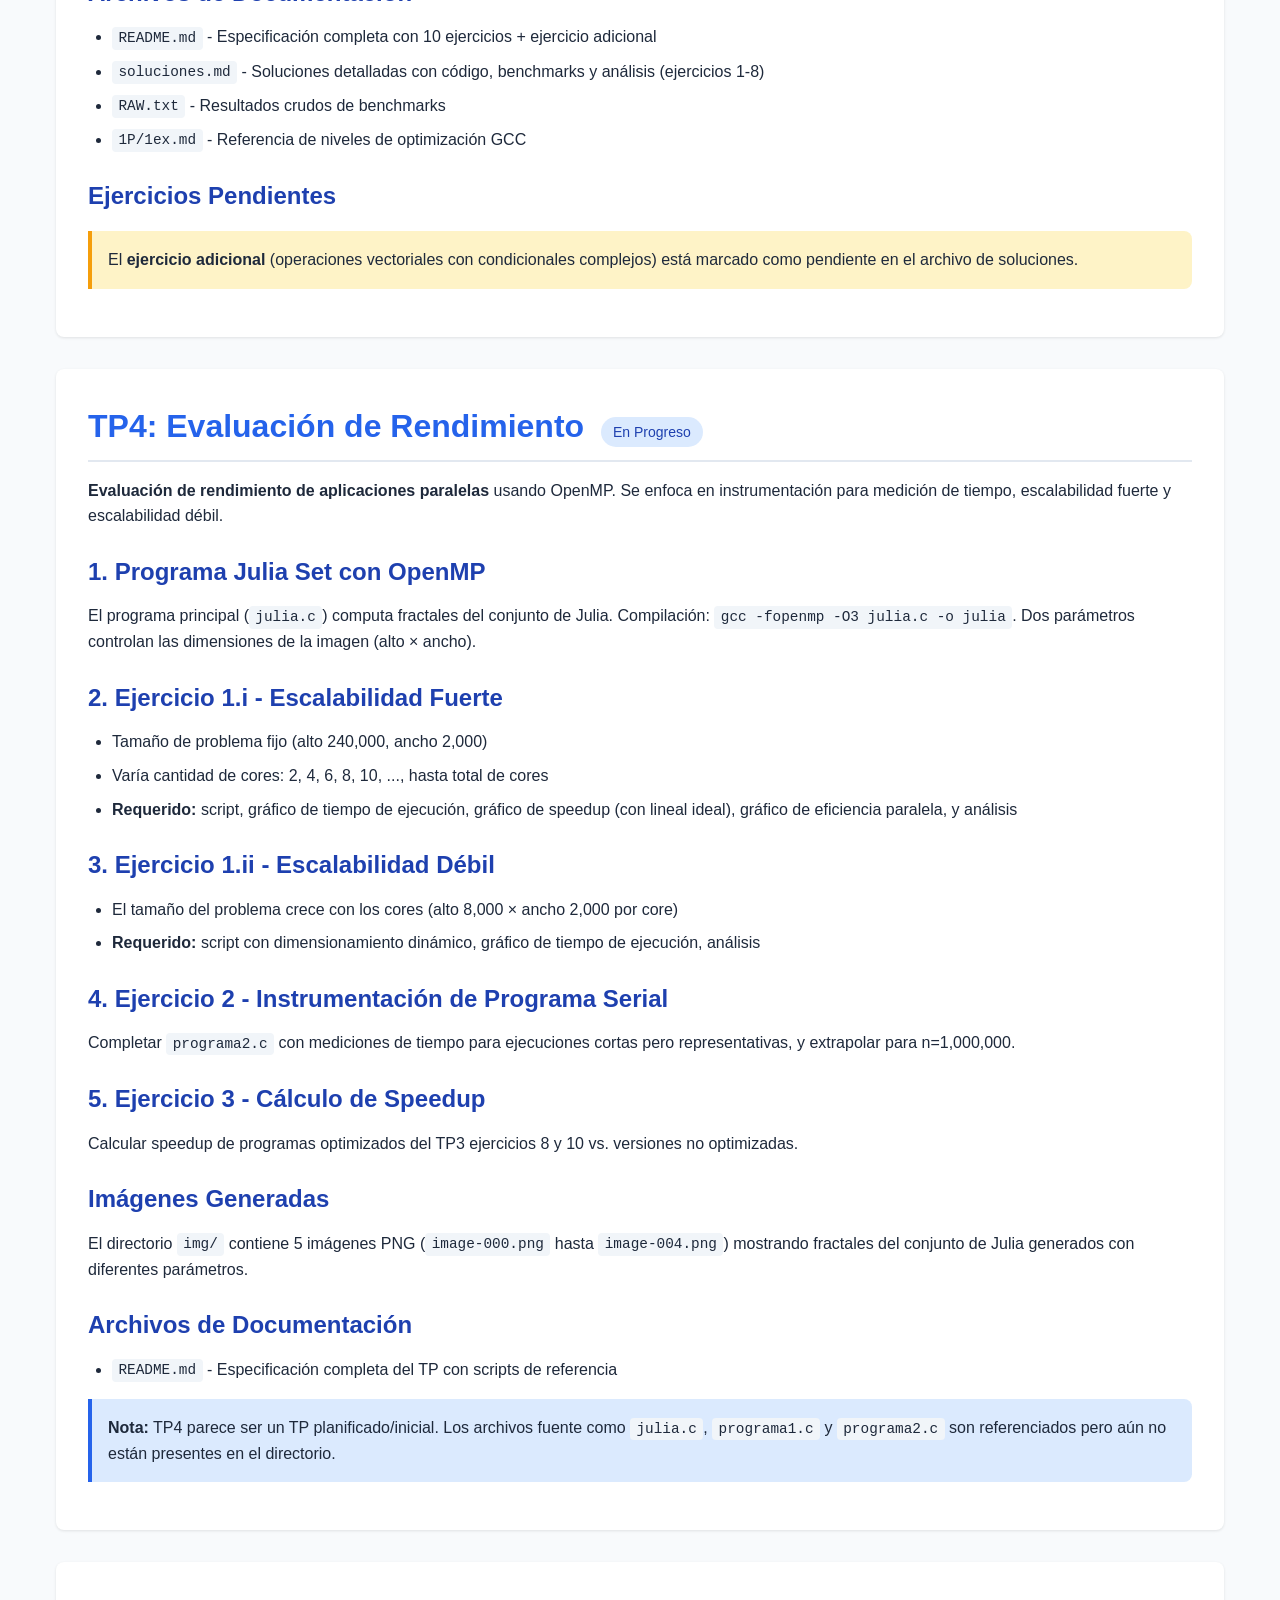
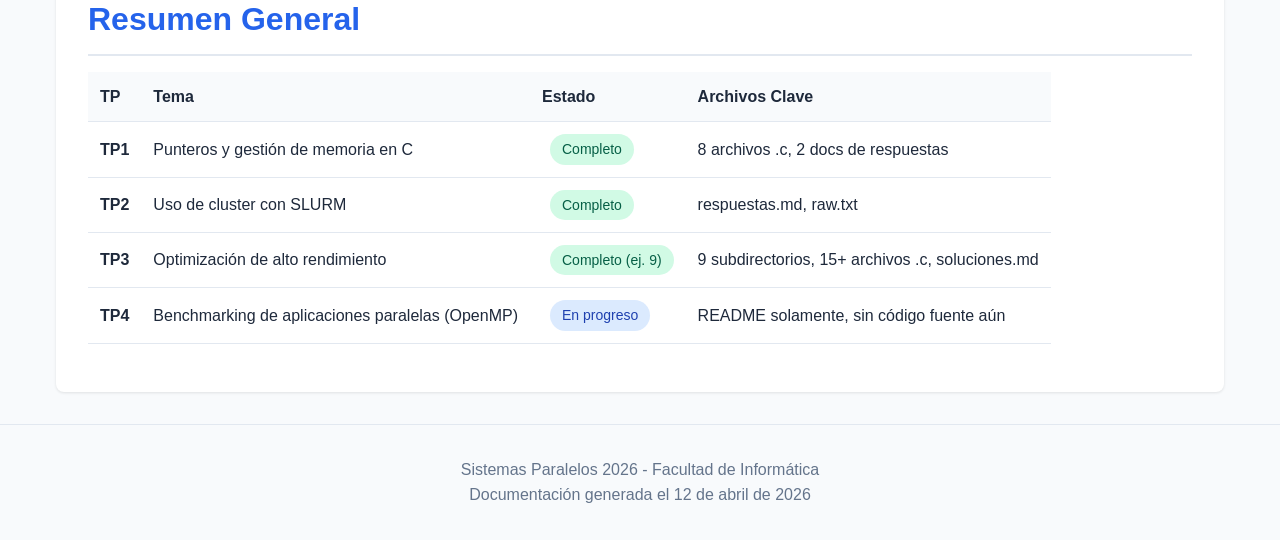
==== commit 22c6cc07: "3tp ex10 terminado" ====
--- a/index.html
+++ b/index.html
@@ -546,6 +546,13 @@
                         <td>0.303s</td>
                         <td><strong>~62% más rápido (2.6x)</strong></td>
                     </tr>
+                    <tr>
+                        <td>10</td>
+                        <td>SIMD + Branchless</td>
+                        <td>1.558s</td>
+                        <td>0.348s</td>
+                        <td><strong>~78% más rápido (4.5x)</strong></td>
+                    </tr>
                 </tbody>
             </table>
 
@@ -605,6 +612,13 @@
                 <li><code>9ex.c</code> - Versión escalar con 4 acumuladores independientes (ILP + loop unrolling)</li>
                 <li><code>9opt.c</code> - Versión vectorial con <code>_mm_load_ps</code>, <code>_mm_add_ps</code>, y <code>aligned_alloc(16, ...)</code></li>
             </ul>
+
+            <h4>10P - Operaciones Vectoriales con Condicionales</h4>
+            <p>Operación condicional (<code>if v[i] &gt; 50M then -5 else +5</code>) sobre 100.000.000 enteros: versión escalar vs. vectorial con <strong>branchless SIMD</strong>.</p>
+            <ul>
+                <li><code>10ex.c</code> - Versión escalar con <code>if/else</code></li>
+                <li><code>10exOpt.c</code> - Versión vectorial con máscara de comparación (<code>_mm_cmpgt_epi32</code>) + operaciones bitwise (<code>_mm_and_si128</code>, <code>_mm_andnot_si128</code>, <code>_mm_or_si128</code>) para eliminar ramas</li>
+            </ul>
             <table>
                 <thead>
                     <tr>
@@ -616,17 +630,17 @@
                 <tbody>
                     <tr>
                         <td>Escalar</td>
-                        <td><code>gcc -O0</code></td>
-                        <td>0.790s</td>
-                    </tr>
-                    <tr>
-                        <td>Vectorial (SSE 4.2)</td>
-                        <td><code>gcc -O3 -msse4.2</code></td>
-                        <td><strong>0.303s</strong></td>
+                        <td><code>gcc</code></td>
+                        <td>1.558s</td>
+                    </tr>
+                    <tr>
+                        <td>Vectorial (SSE + Branchless)</td>
+                        <td><code>gcc -msse4.2</code></td>
+                        <td><strong>0.348s</strong></td>
                     </tr>
                 </tbody>
             </table>
-            <p><strong>Mejora:</strong> <span class="badge badge-success">~62% más rápido (2.6x)</span></p>
+            <p><strong>Mejora:</strong> <span class="badge badge-success">~78% más rápido (4.5x)</span></p>
 
             <h3>Archivos de Documentación</h3>
             <ul>
@@ -638,7 +652,7 @@
 
             <h3>Ejercicios Pendientes</h3>
             <div class="highlight">
-                Los ejercicios <strong>10 y el ejercicio adicional</strong> (operaciones vectoriales con condicionales) están marcados como pendientes en el archivo de soluciones.
+                El <strong>ejercicio adicional</strong> (operaciones vectoriales con condicionales complejos) está marcado como pendiente en el archivo de soluciones.
             </div>
         </section>
 
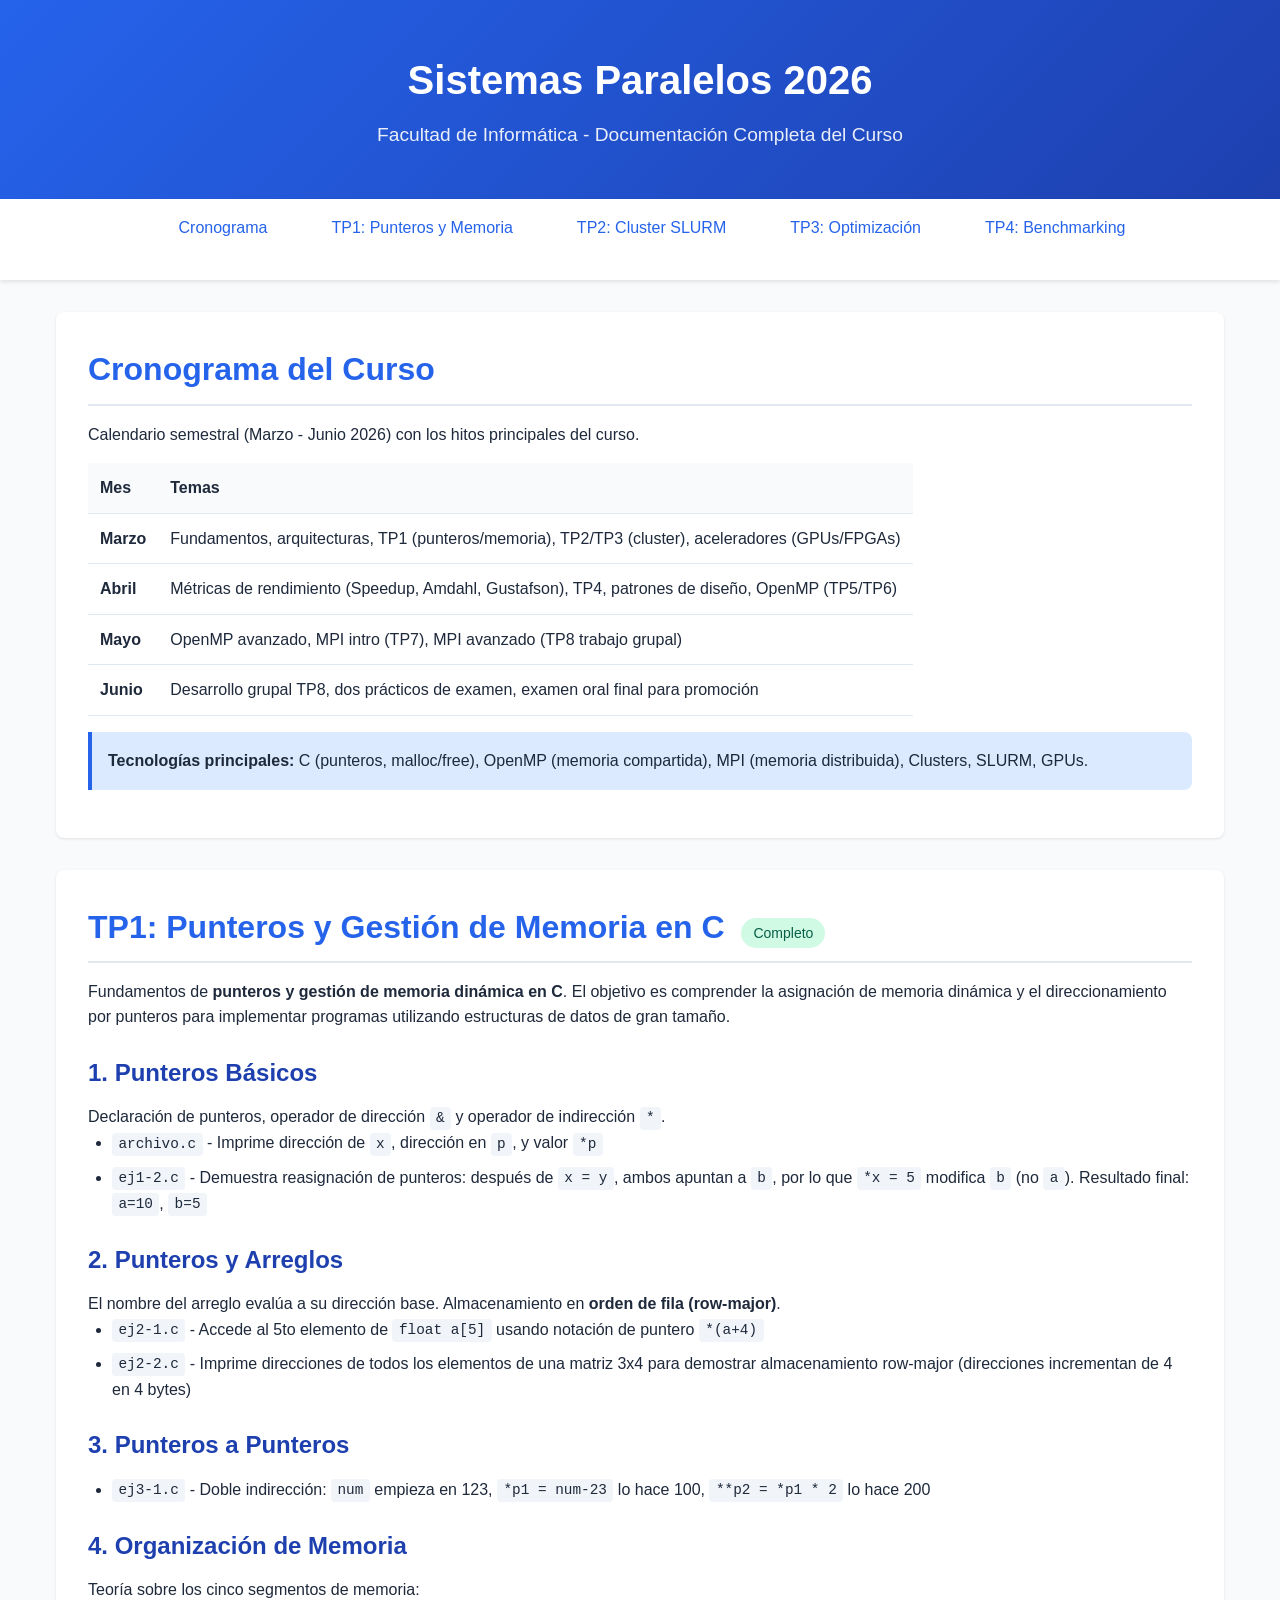
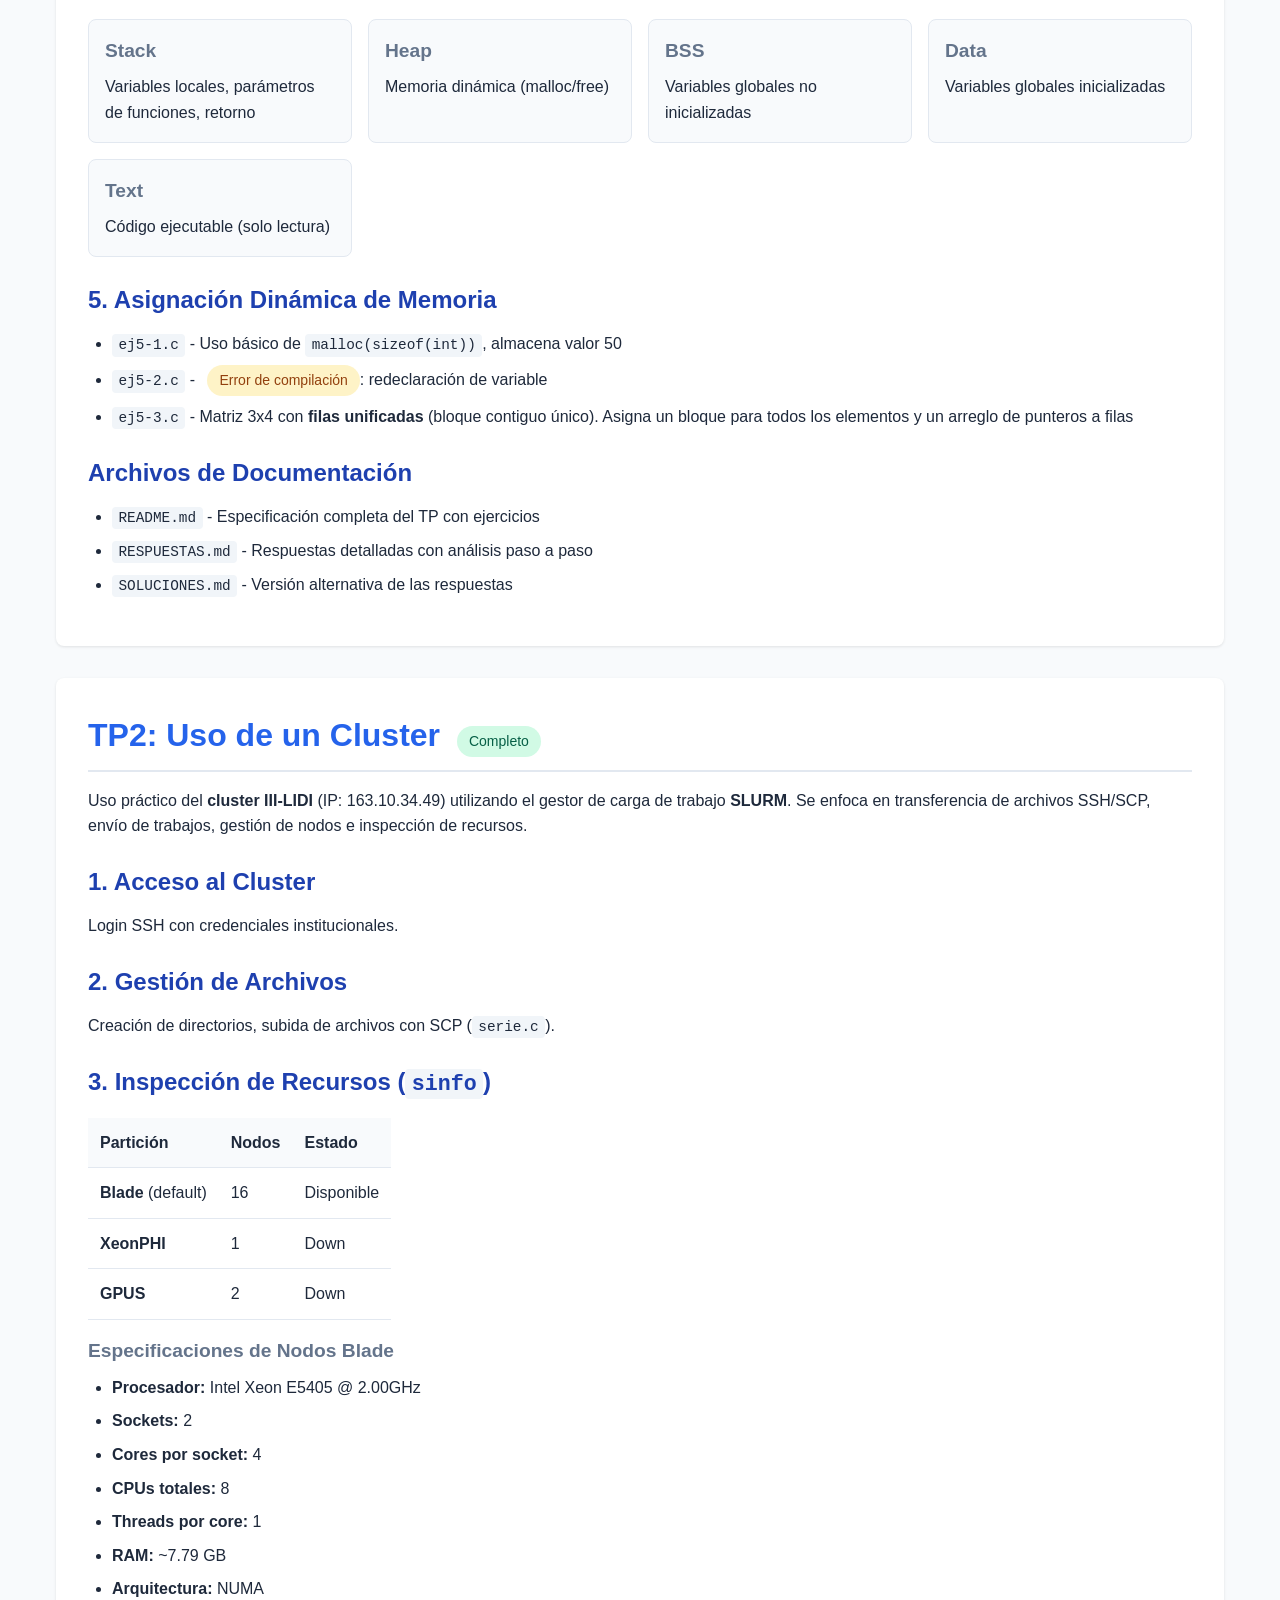
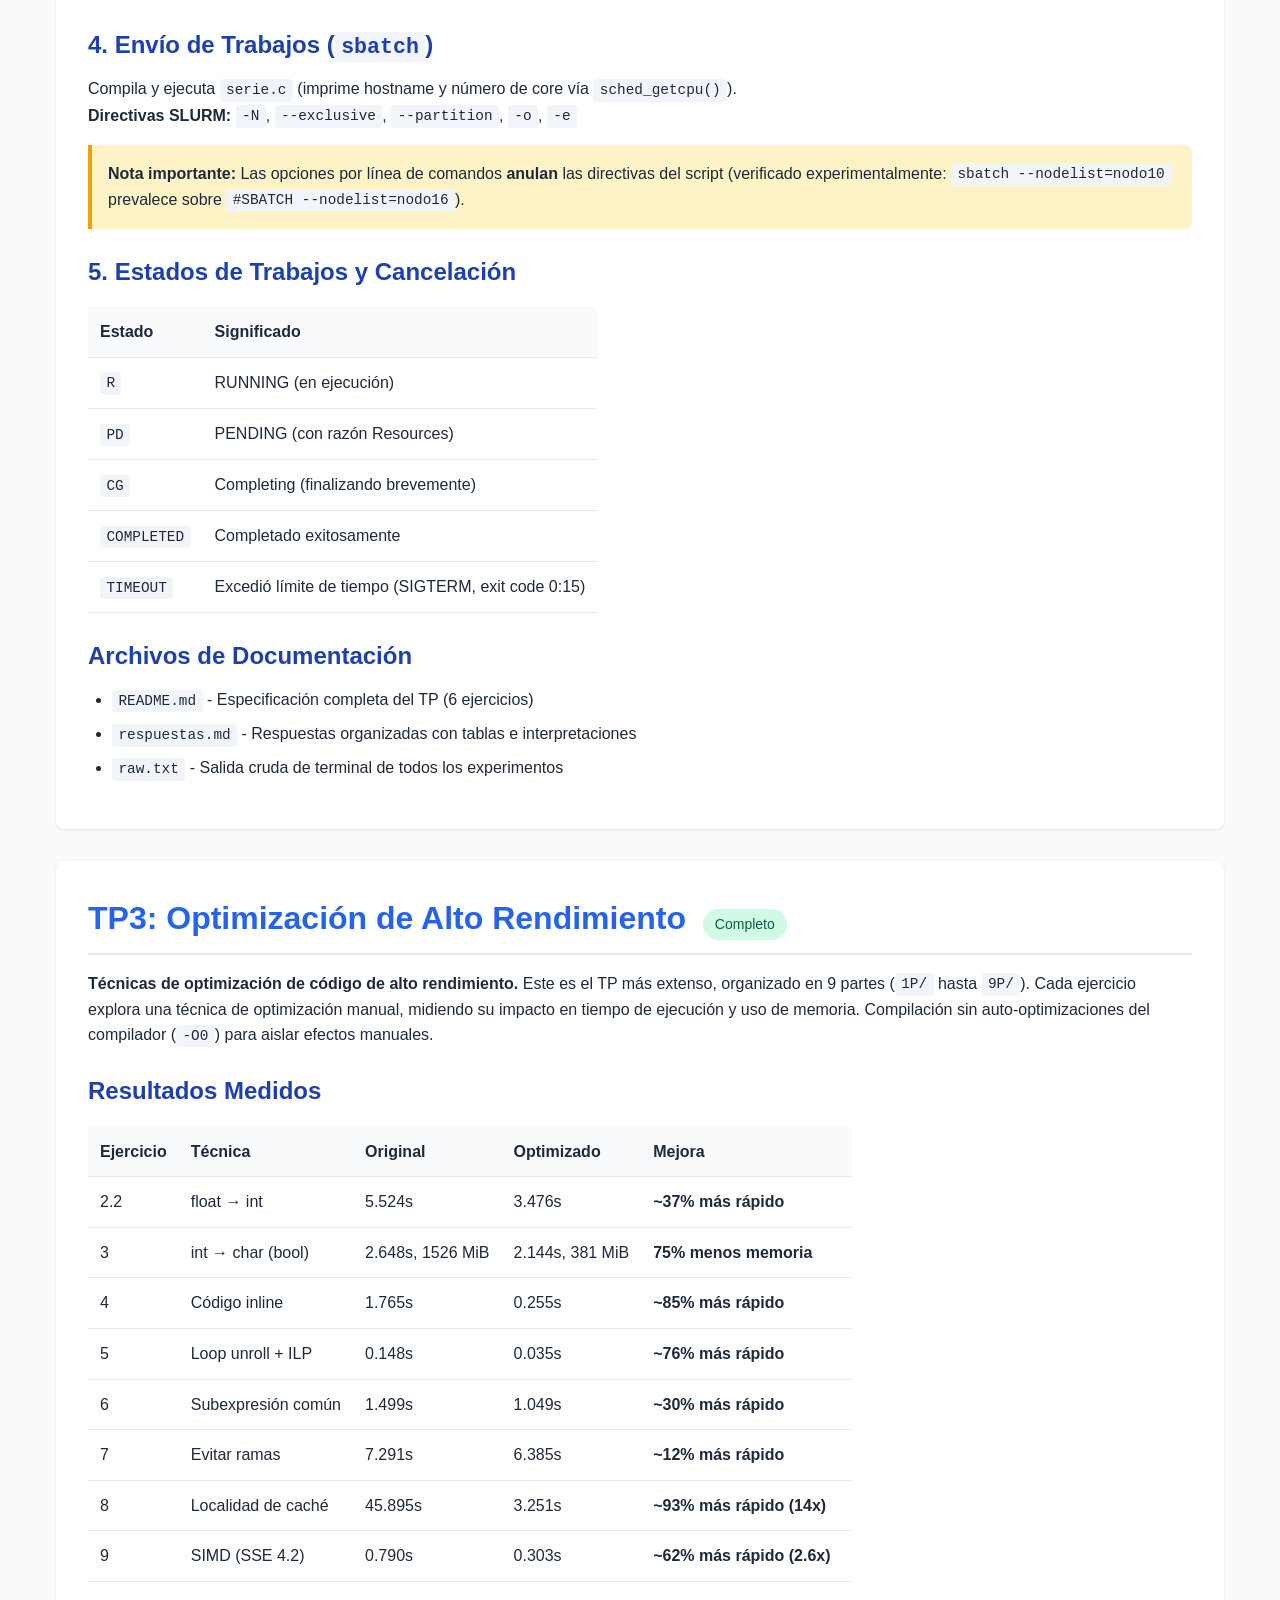
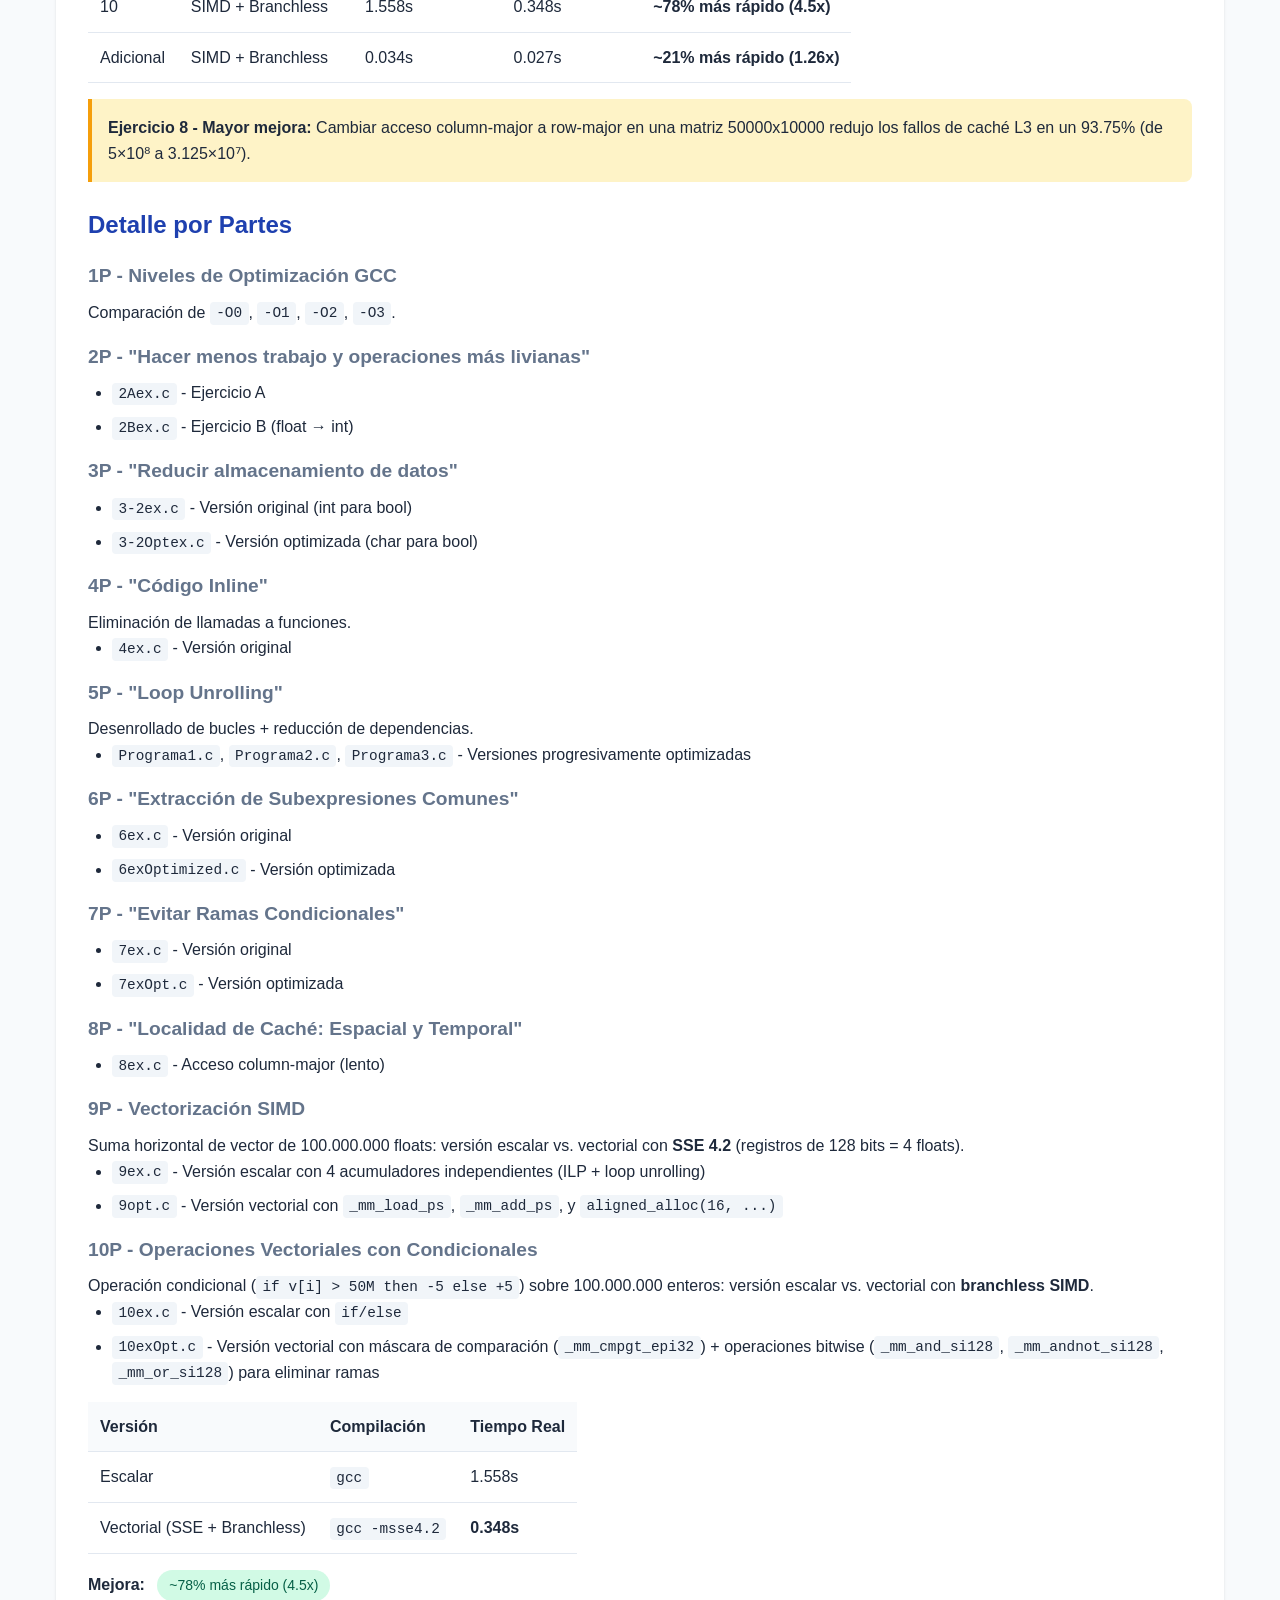
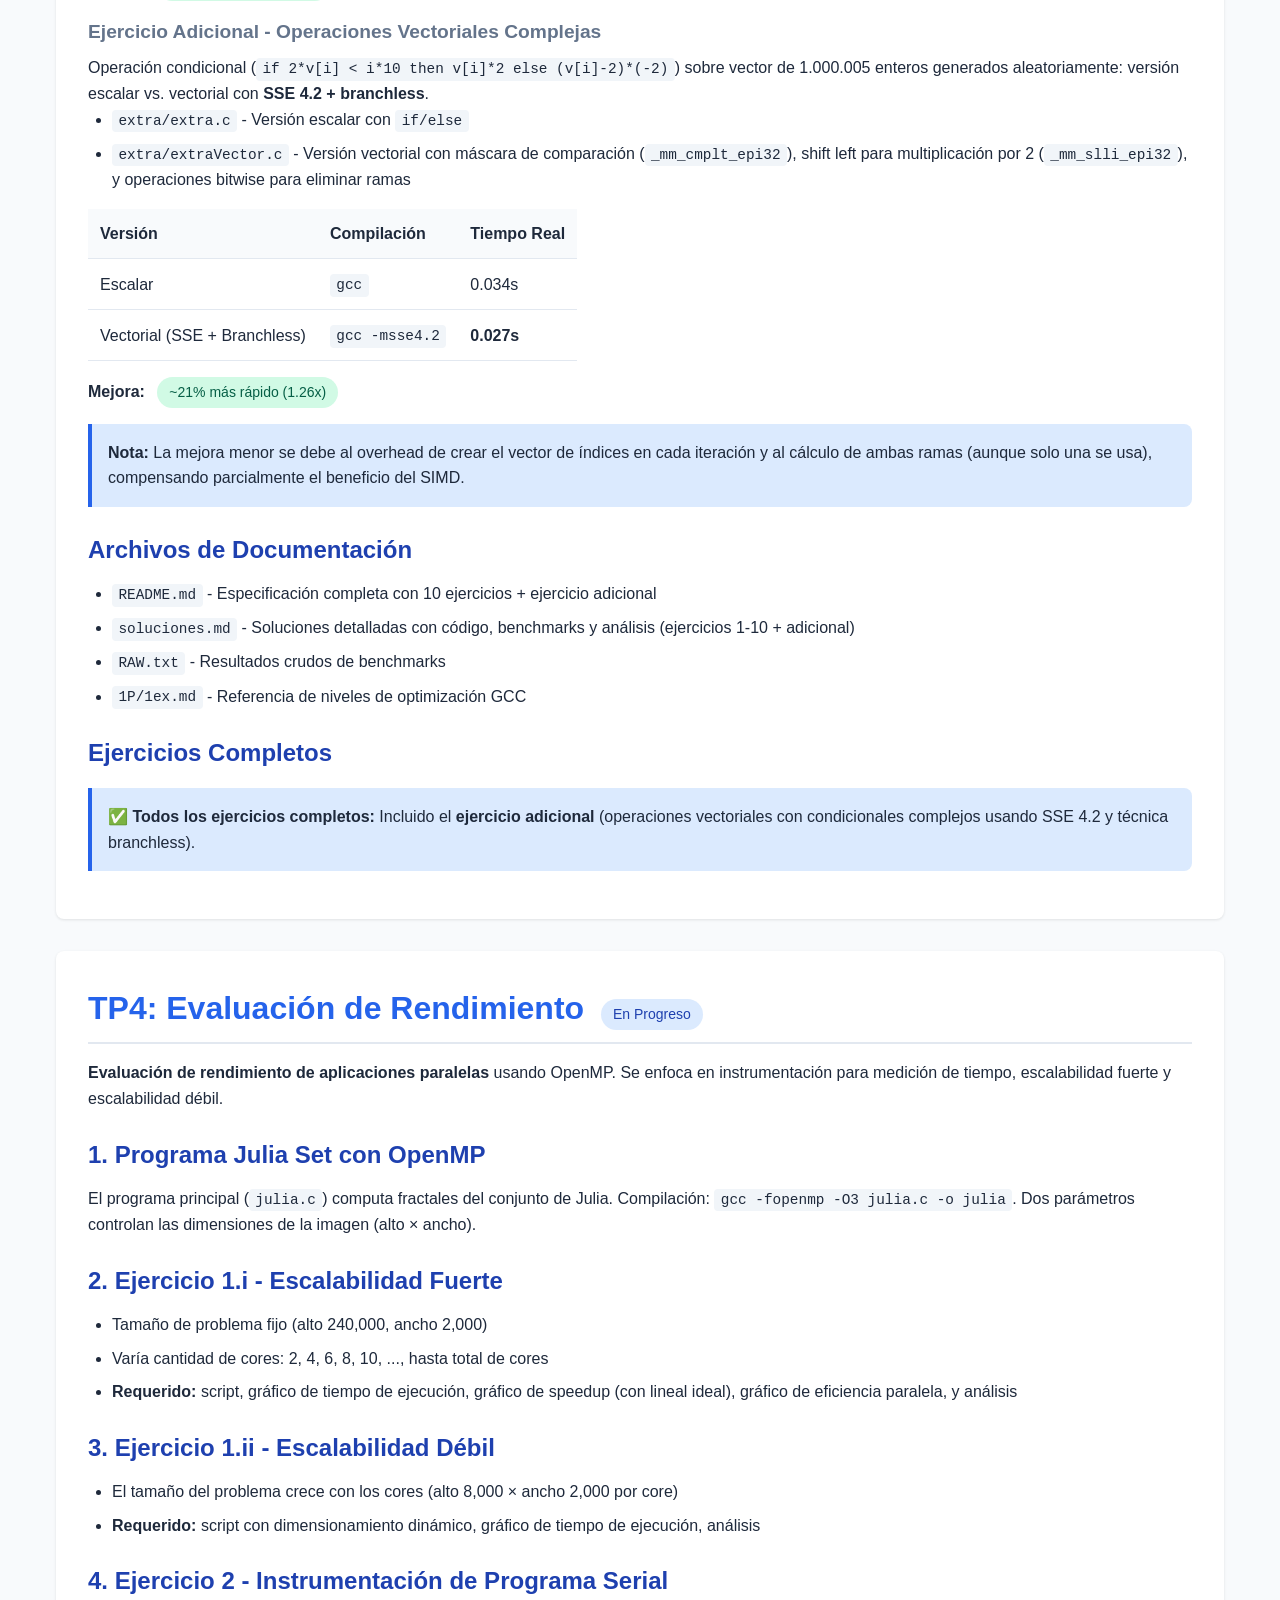
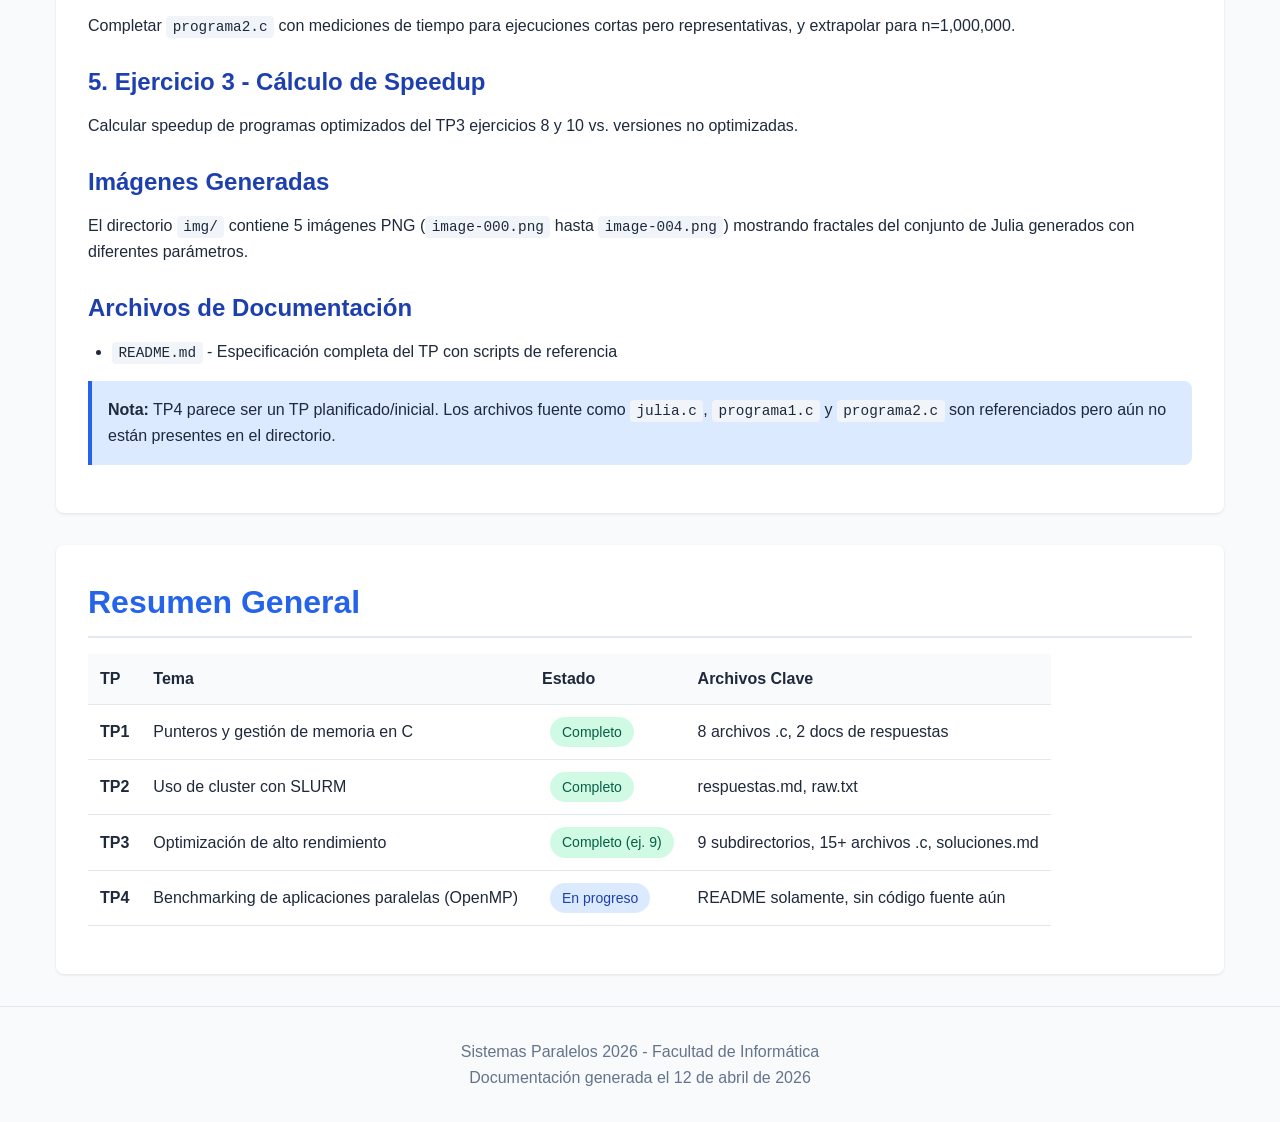
==== commit 61855188: "3tp extra terminado" ====
--- a/index.html
+++ b/index.html
@@ -553,6 +553,13 @@
                         <td>0.348s</td>
                         <td><strong>~78% más rápido (4.5x)</strong></td>
                     </tr>
+                    <tr>
+                        <td>Adicional</td>
+                        <td>SIMD + Branchless</td>
+                        <td>0.034s</td>
+                        <td>0.027s</td>
+                        <td><strong>~21% más rápido (1.26x)</strong></td>
+                    </tr>
                 </tbody>
             </table>
 
@@ -642,17 +649,49 @@
             </table>
             <p><strong>Mejora:</strong> <span class="badge badge-success">~78% más rápido (4.5x)</span></p>
 
+            <h4>Ejercicio Adicional - Operaciones Vectoriales Complejas</h4>
+            <p>Operación condicional (<code>if 2*v[i] &lt; i*10 then v[i]*2 else (v[i]-2)*(-2)</code>) sobre vector de 1.000.005 enteros generados aleatoriamente: versión escalar vs. vectorial con <strong>SSE 4.2 + branchless</strong>.</p>
+            <ul>
+                <li><code>extra/extra.c</code> - Versión escalar con <code>if/else</code></li>
+                <li><code>extra/extraVector.c</code> - Versión vectorial con máscara de comparación (<code>_mm_cmplt_epi32</code>), shift left para multiplicación por 2 (<code>_mm_slli_epi32</code>), y operaciones bitwise para eliminar ramas</li>
+            </ul>
+            <table>
+                <thead>
+                    <tr>
+                        <th>Versión</th>
+                        <th>Compilación</th>
+                        <th>Tiempo Real</th>
+                    </tr>
+                </thead>
+                <tbody>
+                    <tr>
+                        <td>Escalar</td>
+                        <td><code>gcc</code></td>
+                        <td>0.034s</td>
+                    </tr>
+                    <tr>
+                        <td>Vectorial (SSE + Branchless)</td>
+                        <td><code>gcc -msse4.2</code></td>
+                        <td><strong>0.027s</strong></td>
+                    </tr>
+                </tbody>
+            </table>
+            <p><strong>Mejora:</strong> <span class="badge badge-success">~21% más rápido (1.26x)</span></p>
+            <div class="info-box">
+                <strong>Nota:</strong> La mejora menor se debe al overhead de crear el vector de índices en cada iteración y al cálculo de ambas ramas (aunque solo una se usa), compensando parcialmente el beneficio del SIMD.
+            </div>
+
             <h3>Archivos de Documentación</h3>
             <ul>
                 <li><code>README.md</code> - Especificación completa con 10 ejercicios + ejercicio adicional</li>
-                <li><code>soluciones.md</code> - Soluciones detalladas con código, benchmarks y análisis (ejercicios 1-8)</li>
+                <li><code>soluciones.md</code> - Soluciones detalladas con código, benchmarks y análisis (ejercicios 1-10 + adicional)</li>
                 <li><code>RAW.txt</code> - Resultados crudos de benchmarks</li>
                 <li><code>1P/1ex.md</code> - Referencia de niveles de optimización GCC</li>
             </ul>
 
-            <h3>Ejercicios Pendientes</h3>
-            <div class="highlight">
-                El <strong>ejercicio adicional</strong> (operaciones vectoriales con condicionales complejos) está marcado como pendiente en el archivo de soluciones.
+            <h3>Ejercicios Completos</h3>
+            <div class="info-box">
+                <strong>✅ Todos los ejercicios completos:</strong> Incluido el <strong>ejercicio adicional</strong> (operaciones vectoriales con condicionales complejos usando SSE 4.2 y técnica branchless).
             </div>
         </section>
 
